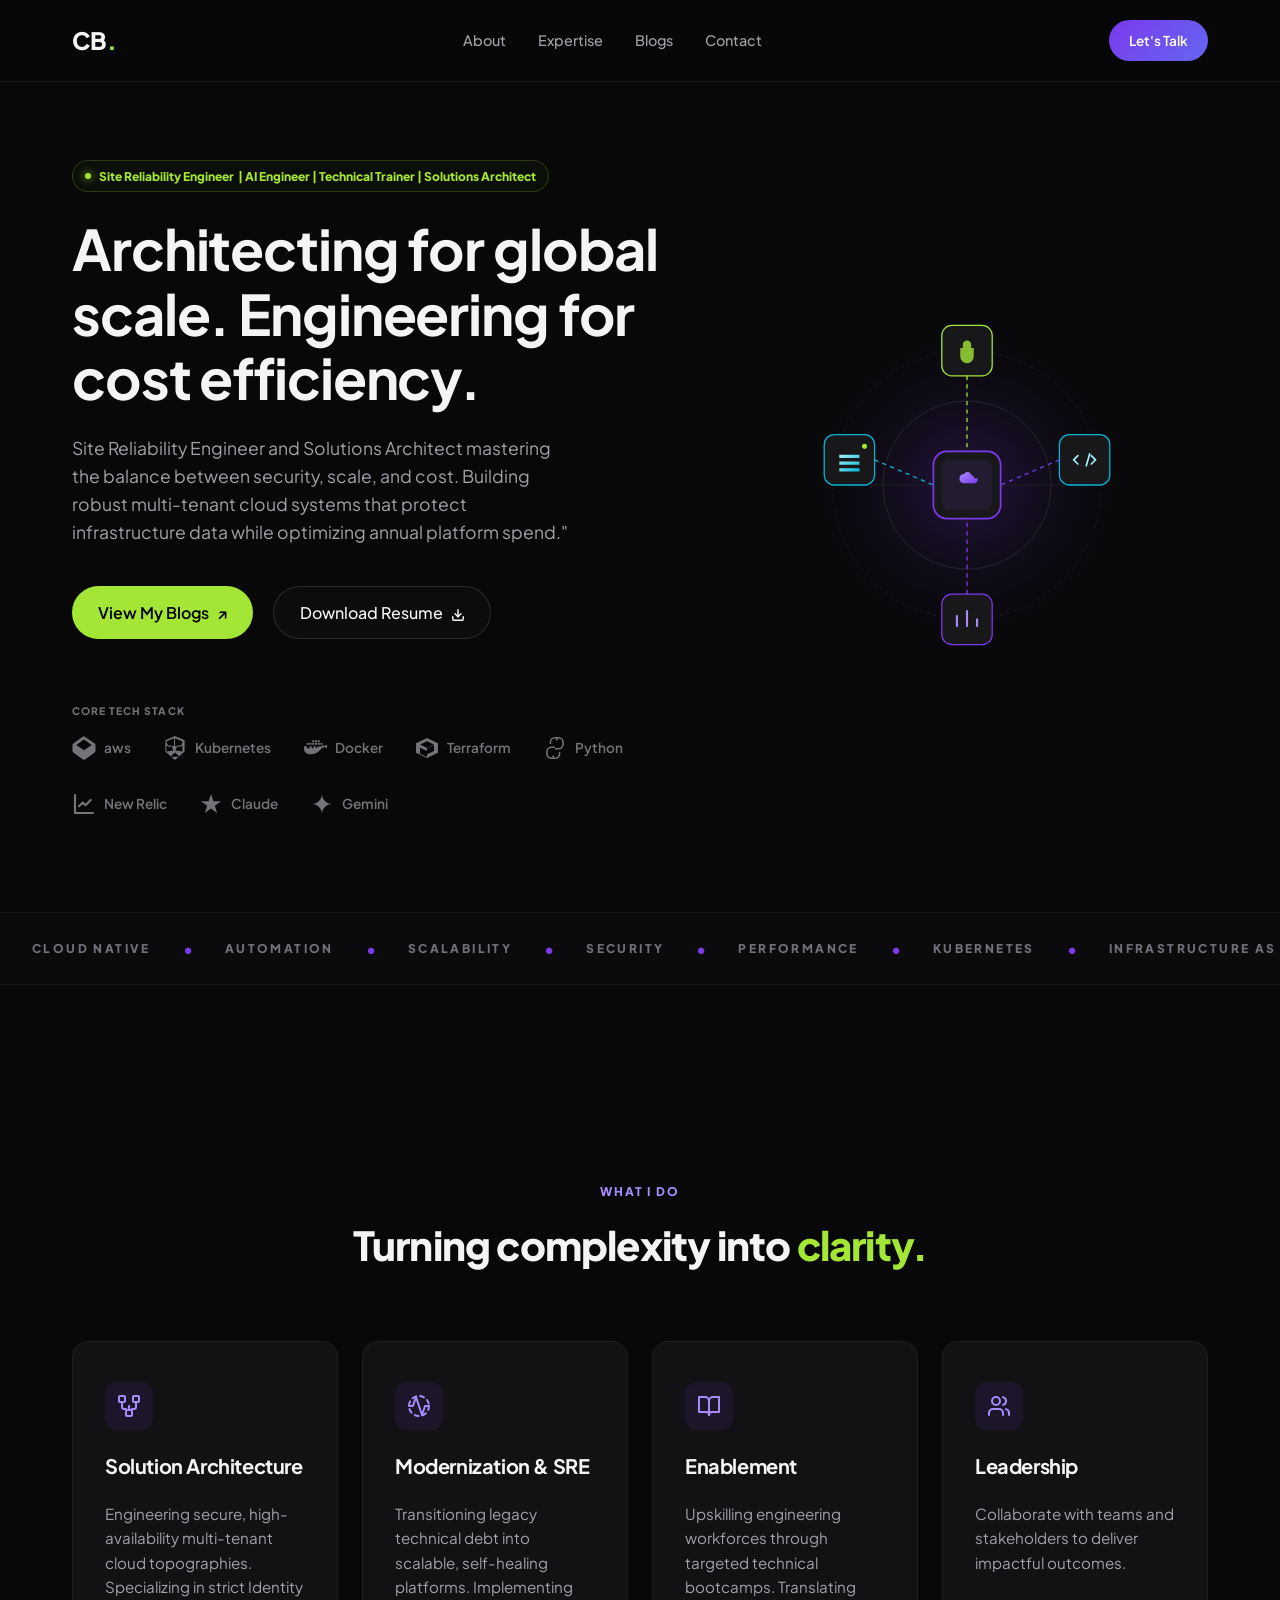
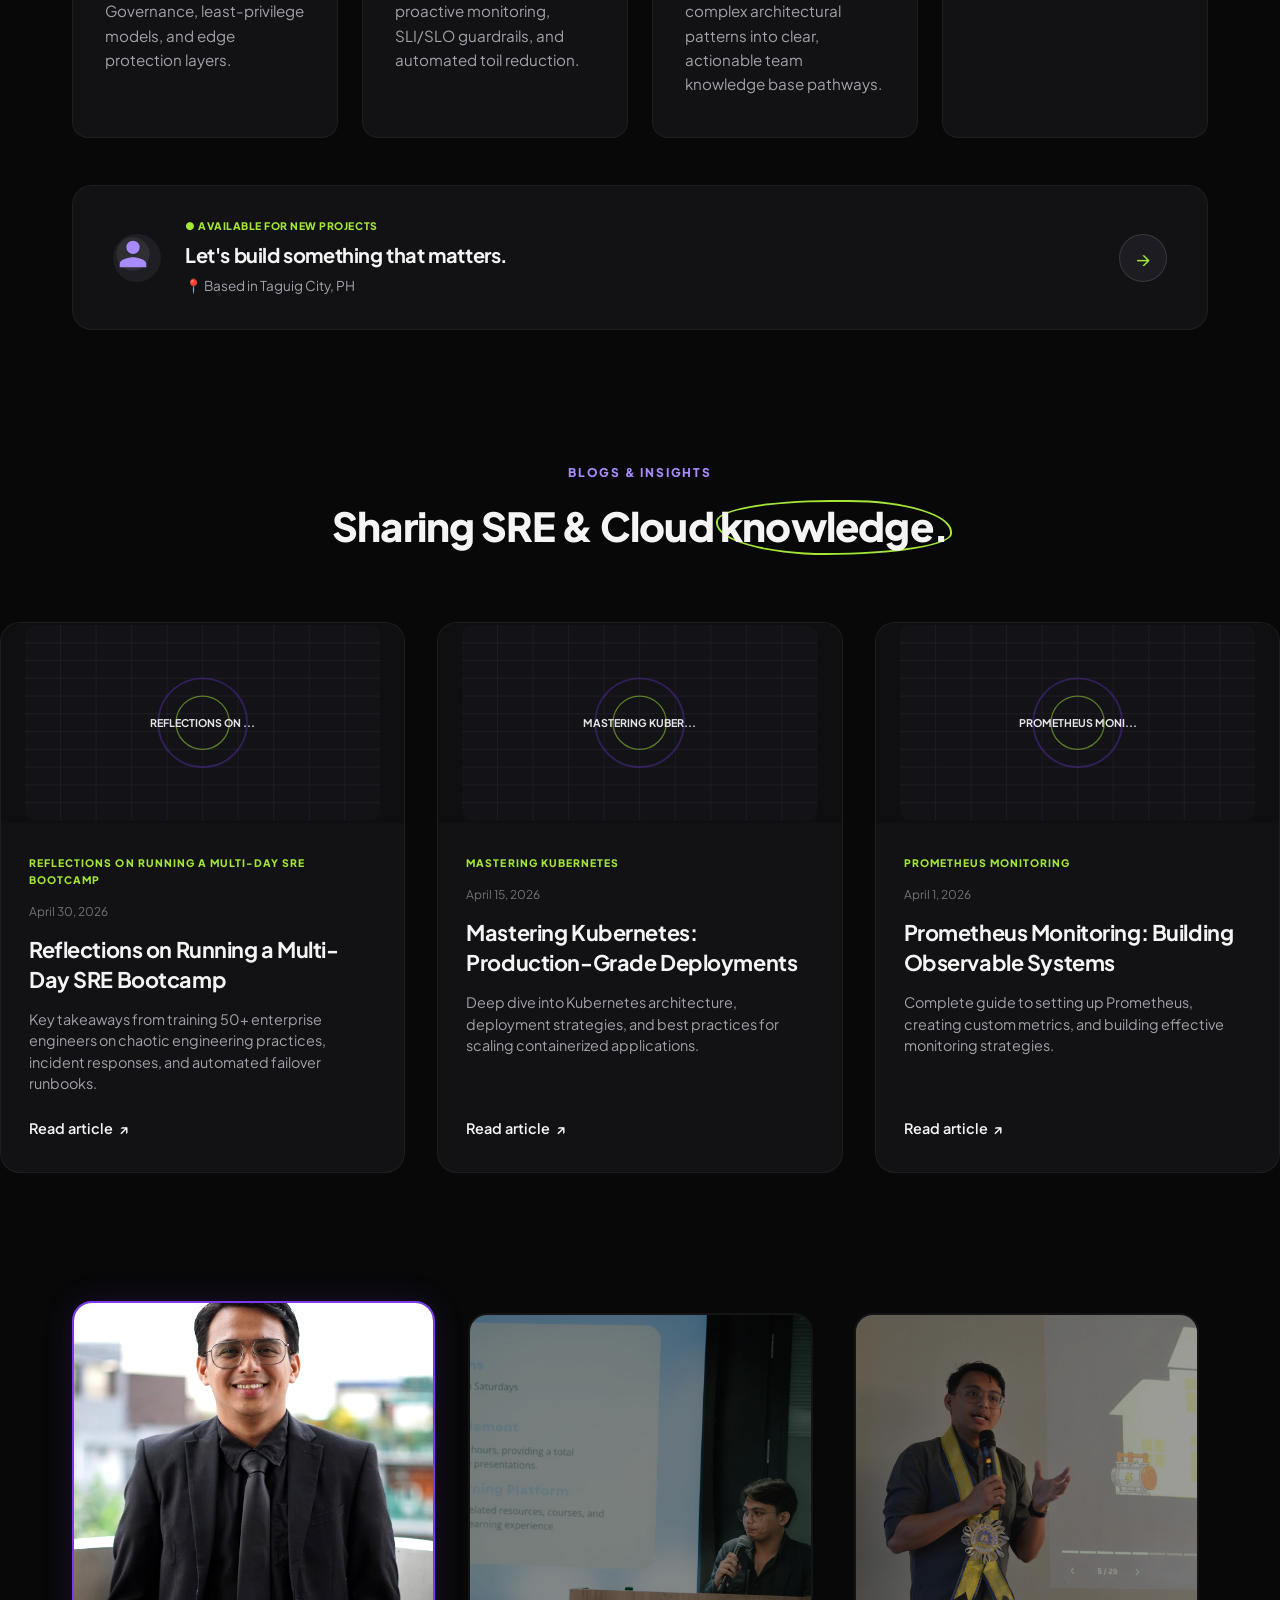
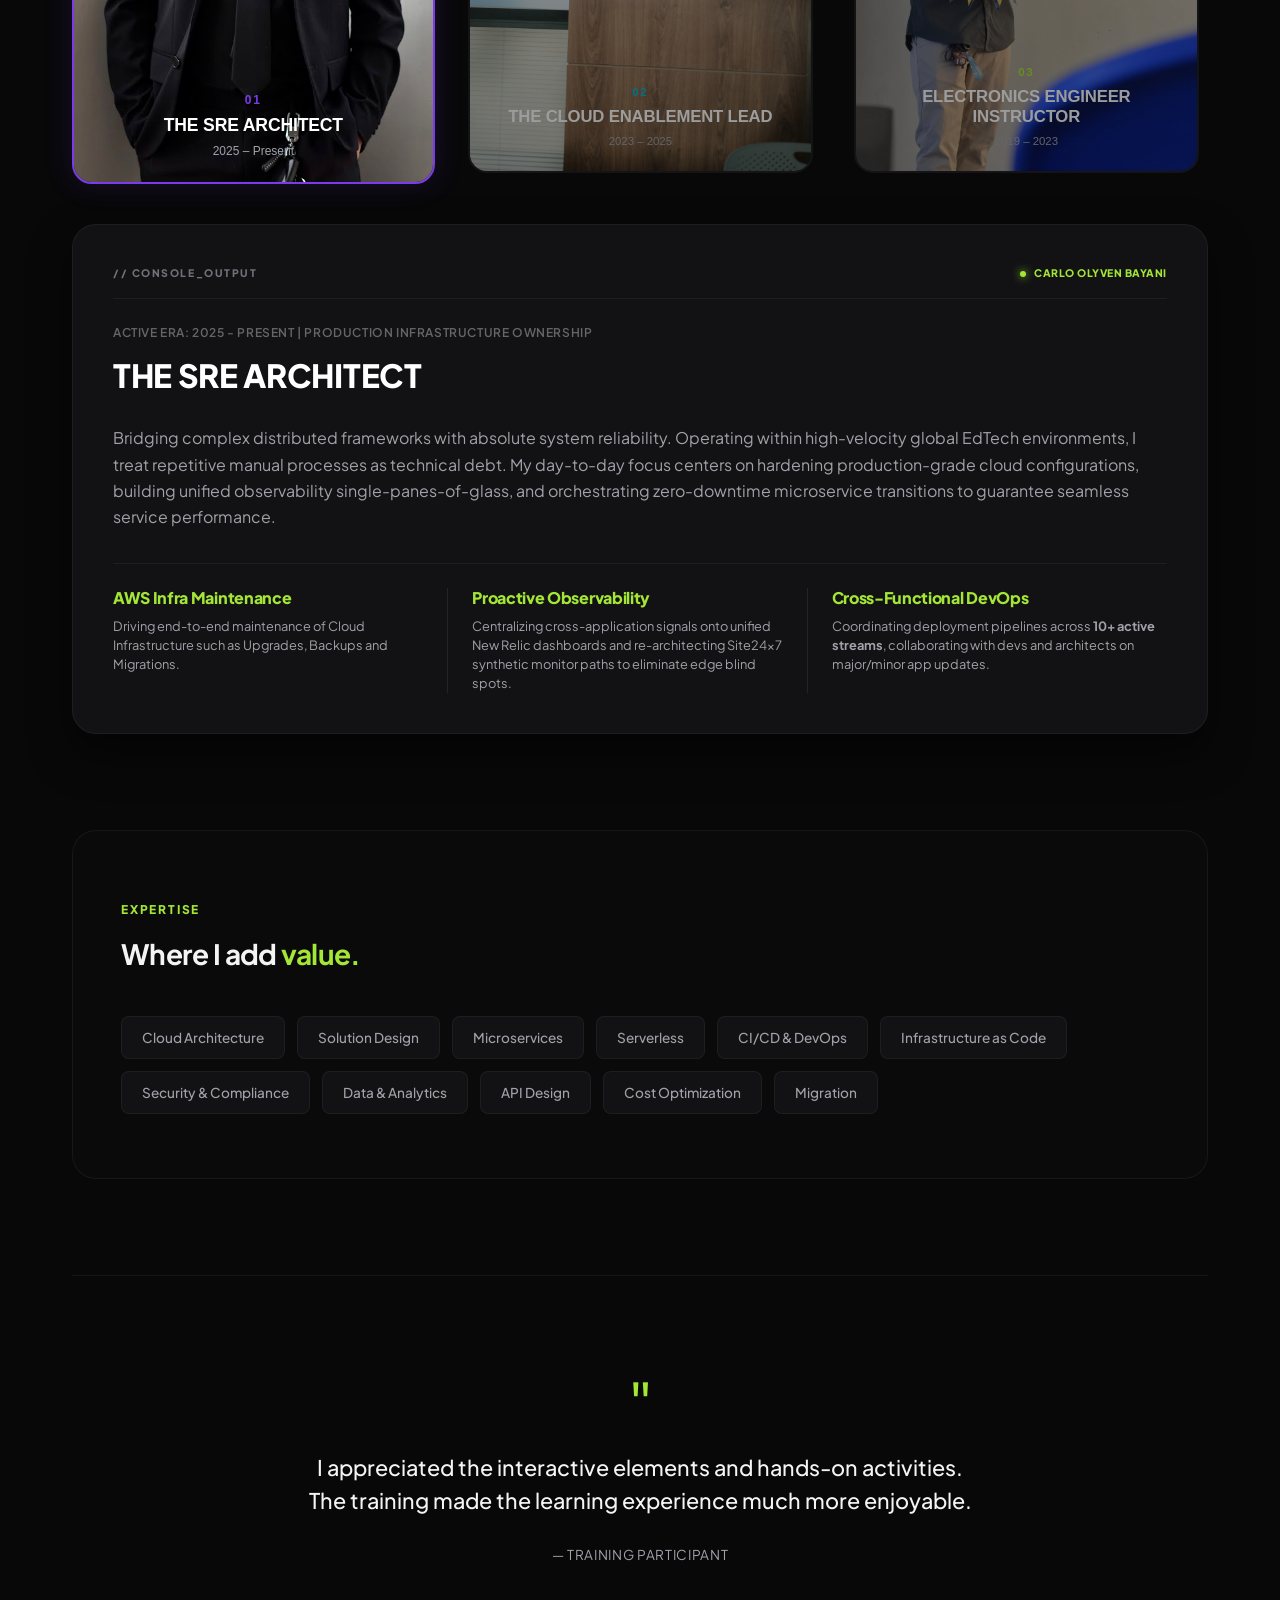
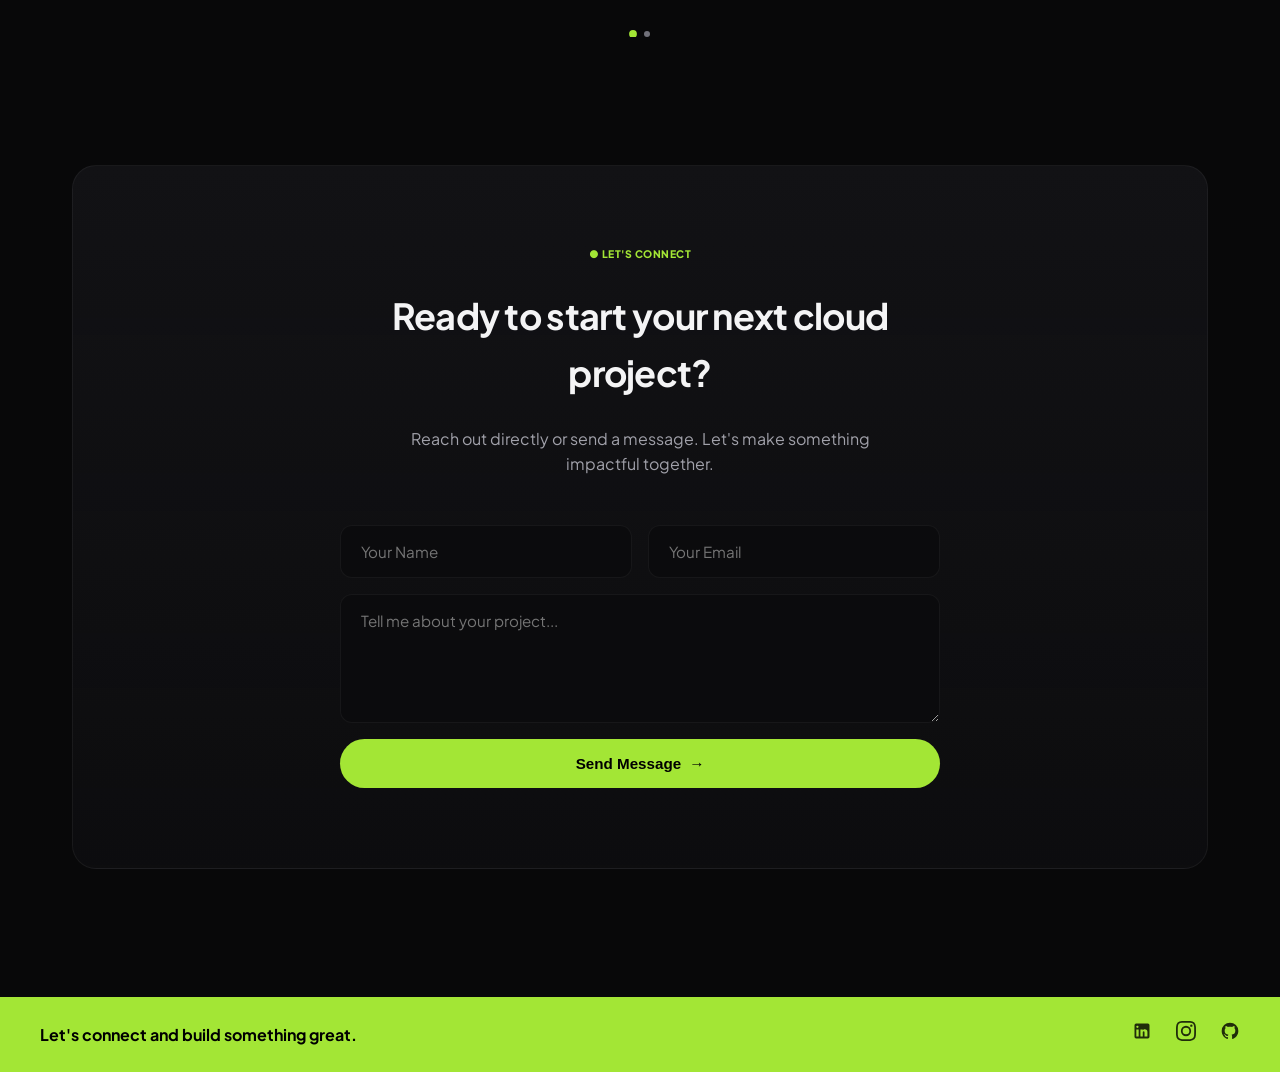
==== index.html @ 0850fc5b "Initial Portfolio commit" ====
<!DOCTYPE html>
<html lang="en">

<head>
    <meta charset="UTF-8">
    <meta name="viewport" content="width=device-width, initial-scale=1.0">
    <title>CB. | Solutions Architect Portfolio</title>
    <!-- Google Fonts -->
    <link rel="preconnect" href="https://fonts.googleapis.com">
    <link rel="preconnect" href="https://fonts.gstatic.com" crossorigin="">
    <link
        href="https://fonts.googleapis.com/css2?family=Plus+Jakarta+Sans:wght@300;400;500;600;700;800&amp;display=swap"
        rel="stylesheet">
    <!-- Main Stylesheet -->
    <link rel="stylesheet" href="style.css">
    <style>
        @media (max-width: 768px) {
            .nav-links.active {
                display: flex !important;
                flex-direction: column;
                position: fixed;
                top: 70px;
                left: 0;
                width: 100%;
                background-color: rgba(8, 8, 9, 0.95);
                backdrop-filter: blur(20px);
                padding: 2rem;
                border-bottom: 1px solid var(--border-color);
                z-index: 999;
                align-items: center;
                gap: 1.5rem;
            }
        }
    </style>
    <style>
        @media (max-width: 768px) {
            .nav-links.active {
                display: flex !important;
                flex-direction: column;
                position: fixed;
                top: 70px;
                left: 0;
                width: 100%;
                background-color: rgba(8, 8, 9, 0.95);
                backdrop-filter: blur(20px);
                padding: 2rem;
                border-bottom: 1px solid var(--border-color);
                z-index: 999;
                align-items: center;
                gap: 1.5rem;
            }
        }
    </style>
</head>

<body class="">
    <!-- Navigation Bar -->
    <header class="navbar">
        <div class="nav-container">
            <a href="#" class="logo">CB<span>.</span></a>
            <nav class="nav-links">
                <a href="#about" class="nav-item">About</a>
                <a href="#expertise" class="nav-item">Expertise</a>
                <a href="#blogs" class="nav-item">Blogs</a>
                <a href="#contact" class="nav-item">Contact</a>
            </nav>
            <a href="#contact" class="btn-talk">Let's Talk</a>
            <!-- Mobile Menu Toggle -->
            <button class="mobile-menu-toggle" aria-label="Toggle Menu">
                <span class="bar"></span>
                <span class="bar"></span>
                <span class="bar"></span>
            </button>
        </div>
    </header>

    <!-- Main Content Container -->
    <main>
        <!-- Hero Section -->
        <section id="hero" class="hero-section">
            <div class="hero-container">
                <div class="hero-content">
                    <span class="role-tag"><span class="dot"></span>Site Reliability Engineer&nbsp; | AI Engineer |
                        Technical Trainer | Solutions Architect</span>
                    <h1 class="hero-title">Architecting for global scale. Engineering for cost efficiency.</h1>
                    <p class="hero-subtitle">Site Reliability Engineer and Solutions Architect mastering the balance
                        between security, scale, and cost. Building robust multi-tenant cloud systems that protect
                        infrastructure data while optimizing annual platform spend."</p>
                    <div class="hero-buttons">
                        <a href="#blogs" class="btn-primary">View My Blogs <span class="arrow">↗</span></a>
                        <a href="resume.pdf" class="btn-secondary" download="">Download Resume <span
                                class="download-icon"><svg viewBox="0 0 24 24" width="14" height="14" fill="none"
                                    stroke="currentColor" stroke-width="2.5" stroke-linecap="round"
                                    stroke-linejoin="round" style="vertical-align: middle; display: inline-block;">
                                    <path d="M21 15v4a2 2 0 0 1-2 2H5a2 2 0 0 1-2-2v-4"></path>
                                    <polyline points="7 10 12 15 17 10"></polyline>
                                    <line x1="12" y1="15" x2="12" y2="3"></line>
                                </svg></span></a>
                    </div>

                    <!-- Cloud Partners -->
                    <div class="cloud-partners">
                        <span class="partners-label">CORE TECH STACK</span>
                        <div class="partners-logos">
                            <div class="partner-logo">
                                <svg viewBox="0 0 24 24" width="24" height="24" fill="currentColor">
                                    <path
                                        d="M12 .3a1.76 1.76 0 0 0-1 .31l-9.8 6.83A1.85 1.85 0 0 0 .5 8.9v6.2a1.85 1.85 0 0 0 .7 1.46l9.8 6.83a1.76 1.76 0 0 0 2 0l9.8-6.83a1.85 1.85 0 0 0 .7-1.46V8.9a1.85 1.85 0 0 0-.7-1.46L13 1.1A1.76 1.76 0 0 0 12 .3zm0 3.2l7.7 5.4-7.7 5.4-7.7-5.4zm-7.7 7.7V14l7.7 5.4 7.7-5.4v-2.8l-7.7 5.4z">
                                    </path>
                                </svg>
                                <span>aws</span>
                            </div>
                            <div class="partner-logo">
                                <svg viewBox="0 0 24 24" width="24" height="24" fill="currentColor">
                                    <path
                                        d="M11.97 0L2.34 4.14v11.45l9.63 8.41 9.63-8.41V4.14L11.97 0zm0 2.2l7.73 3.32-2.18 5.43-5.55-.83V2.2zm-1 0v7.92L5.42 11l-2.18-5.48L10.97 2.2zm-7.63 7.82l4.88-.73 2.14 5.33-7.02.9v-5.5zm16.14 0v5.5l-7.02-.9 2.14-5.33 4.88.73zM12 16.5l4.82 4.2-9.64 0L12 16.5z">
                                    </path>
                                </svg>
                                <span>Kubernetes</span>
                            </div>
                            <div class="partner-logo">
                                <svg viewBox="0 0 24 24" width="24" height="24" fill="currentColor">
                                    <path
                                        d="M13.983 8.871h-1.996V6.885h1.996v1.986zM13.983 6.136h-1.996V4.15h1.996v1.986zM11.237 8.871H9.24V6.885h1.996v1.986zM11.237 6.136H9.24V4.15h1.996v1.986zM8.577 8.871H6.58V6.885h1.996v1.986zM5.83 8.871H3.834V6.885H5.83v1.986zM16.73 8.871h-1.996V6.885h1.996v1.986zM16.73 6.136h-1.996V4.15h1.996v1.986zM19.477 8.871h-1.996V6.885h1.996v1.986zM23.99 12.396c-.364-.783-1.636-.883-2.02-.857-.04-.51-.159-1.018-.466-1.442-.486-.675-1.32-.977-1.905-.626-.503.303-.589.923-.589.923s-.307-.156-.708-.182c-3.136-.201-5.69 2.115-5.69 2.115V10.3h-1.997v1.986h-1.996v-1.986H6.58v1.986H3.834v-1.986H1.088v2.735c0 1.258.498 2.658 1.441 3.513C3.96 18.067 6.58 18.25 8.164 18.25c4.78 0 8.76-3.107 10.457-6.242.923.056 1.83-.34 2.476-1.127.34-.416.516-.927.568-1.428.606.184 1.635-.078 1.884-.37.387-.456.442-.693.442-.693z">
                                    </path>
                                </svg>
                                <span>Docker</span>
                            </div>
                            <div class="partner-logo">
                                <svg viewBox="0 0 24 24" width="24" height="24" fill="currentColor">
                                    <path
                                        d="M12 2L1 7.2v9.6L12 22l11-5.2V7.2zm0 3.3l7 3.3-7 3.3-7-3.3zm-7 6.4l7 3.3v6l-7-3.3zm14 3.3l-7 3.3v-6l7-3.3z">
                                    </path>
                                </svg>
                                <span>Terraform</span>
                            </div>
                            <div class="partner-logo">
                                <svg viewBox="0 0 24 24" width="24" height="24" fill="currentColor">
                                    <path
                                        d="M11.9 1a5.4 5.4 0 0 0-5.3 5.3v1.6H8.2V6.3a3.7 3.7 0 0 1 3.7-3.7h3.7a3.7 3.7 0 0 1 3.7 3.7v2.2A3.7 3.7 0 0 1 15.6 12H12v1.6h3.6a5.4 5.4 0 0 0 5.3-5.3V6.3A5.4 5.4 0 0 0 15.6 1H11.9z M13.8 2.6A1 1 0 1 1 13.8 4.6 1 1 0 0 1 13.8 2.6z M12.1 23a5.4 5.4 0 0 0 5.3-5.3v-1.6h-1.6v1.6a3.7 3.7 0 0 1-3.7 3.7H8.4a3.7 3.7 0 0 1-3.7-3.7v-2.2A3.7 3.7 0 0 1 8.4 12H12v-1.6H8.4A5.4 5.4 0 0 0 3.1 15.7v2A5.4 5.4 0 0 0 8.4 23H12.1z M10.2 21.4A1 1 0 1 1 10.2 19.4 1 1 0 0 1 10.2 21.4z">
                                    </path>
                                </svg>
                                <span>Python</span>
                            </div>
                            <div class="partner-logo">
                                <svg viewBox="0 0 24 24" width="24" height="24" fill="none" stroke="currentColor"
                                    stroke-width="2.2" stroke-linejoin="round" stroke-linecap="round">
                                    <path d="M3 3v18h18"></path>
                                    <path d="M18.7 8l-5.1 5.2-2.8-2.7L7 14.3"></path>
                                </svg>
                                <span>New Relic</span>
                            </div>
                            <div class="partner-logo">
                                <svg viewBox="0 0 24 24" width="24" height="24" fill="currentColor">
                                    <path d="M12 2l2.4 7.2h7.6l-6.2 4.5 2.4 7.3-6.2-4.5-6.2 4.5 2.4-7.3-6.2-4.5h7.6z">
                                    </path>
                                </svg>
                                <span>Claude</span>
                            </div>
                            <div class="partner-logo">
                                <svg viewBox="0 0 24 24" width="24" height="24" fill="currentColor">
                                    <path
                                        d="M12 2c0 5.5 4.5 10 10 10-5.5 0-10 4.5-10 10 0-5.5-4.5-10-10-10 5.5 0 10-4.5 10-10z">
                                    </path>
                                </svg>
                                <span>Gemini</span>
                            </div>
                        </div>
                    </div>
                </div>

                <!-- Hero Interactive SVG Graphic -->
                <div class="hero-graphic-container">
                    <div class="hero-svg-wrapper">
                        <svg class="hero-svg" viewBox="0 0 500 500" fill="none" xmlns="http://www.w3.org/2000/svg">
                            <!-- Background Grid Effect -->
                            <defs>
                                <radialGradient id="glow" cx="50%" cy="50%" r="50%">
                                    <stop offset="0%" stop-color="#7c3aed" stop-opacity="0.25"></stop>
                                    <stop offset="100%" stop-color="#080809" stop-opacity="0"></stop>
                                </radialGradient>
                                <linearGradient id="purpleGrad" x1="0%" y1="0%" x2="100%" y2="100%">
                                    <stop offset="0%" stop-color="#a78bfa"></stop>
                                    <stop offset="100%" stop-color="#7c3aed"></stop>
                                </linearGradient>
                                <linearGradient id="cyanGrad" x1="0%" y1="0%" x2="100%" y2="100%">
                                    <stop offset="0%" stop-color="#a5f3fc"></stop>
                                    <stop offset="100%" stop-color="#06b6d4"></stop>
                                </linearGradient>
                            </defs>
                            <circle cx="250" cy="250" r="220" fill="url(#glow)"></circle>

                            <!-- Grid Mesh -->
                            <path d="M 90 250 L 410 250" stroke="#1f1f23" stroke-width="1"></path>
                            <path d="M 250 90 L 250 410" stroke="#1f1f23" stroke-width="1"></path>
                            <circle cx="250" cy="250" r="160" stroke="#1f1f23" stroke-width="1" stroke-dasharray="4 4">
                            </circle>
                            <circle cx="250" cy="250" r="100" stroke="#2a2a30" stroke-width="1"></circle>

                            <!-- Isometric Architecture Layout nodes -->
                            <!-- Central Node (Database/Cloud) -->
                            <g class="float-node node-center">
                                <rect x="210" y="210" width="80" height="80" rx="16" fill="#18181b" stroke="#7c3aed"
                                    stroke-width="2"></rect>
                                <rect x="220" y="220" width="60" height="60" rx="10" fill="#7c3aed" fill-opacity="0.1">
                                </rect>
                                <!-- Cloud Icon -->
                                <path
                                    d="M258.5 242a3.5 3.5 0 0 0-3.5-3.5 4.5 4.5 0 0 0-8.5-1.5c-3.1 0-5.5 2.4-5.5 5.5s2.4 5.5 5.5 5.5h12c2.2 0 4-1.8 4-4a2 2 0 0 0 0-2z"
                                    fill="url(#purpleGrad)"></path>
                            </g>

                            <!-- Node Left (Computing/Servers) -->
                            <g class="float-node-slow node-left">
                                <rect x="80" y="190" width="60" height="60" rx="12" fill="#18181b" stroke="#06b6d4"
                                    stroke-width="1.5"></rect>
                                <path d="M98 214h24v4H98zm0 8h24v4H98zm0 8h24v4H98z" fill="url(#cyanGrad)"></path>
                                <circle cx="128" cy="204" r="3" fill="#a3e635"></circle>
                            </g>

                            <!-- Node Right (Code/API) -->
                            <g class="float-node node-right">
                                <rect x="360" y="190" width="60" height="60" rx="12" fill="#18181b" stroke="#06b6d4"
                                    stroke-width="1.5"></rect>
                                <path d="M382 215l-5 5 5 5m16-10l5 5-5 5m-2-12l-4 14" stroke="#a5f3fc" stroke-width="2"
                                    stroke-linecap="round"></path>
                            </g>

                            <!-- Node Top (Security) -->
                            <g class="float-node-slow node-top">
                                <rect x="220" y="60" width="60" height="60" rx="12" fill="#18181b" stroke="#a3e635"
                                    stroke-width="1.5"></rect>
                                <path d="M250 78a5 5 0 0 0-5 5v4h10v-4a5 5 0 0 0-5-5zm-8 9h16v10a8 8 0 0 1-16 0V87z"
                                    fill="#a3e635" fill-opacity="0.8"></path>
                            </g>

                            <!-- Node Bottom (Data Analytics) -->
                            <g class="float-node node-bottom">
                                <rect x="220" y="380" width="60" height="60" rx="12" fill="#18181b" stroke="#7c3aed"
                                    stroke-width="1.5"></rect>
                                <path d="M238 418v-12m12 12v-18m12 18v-8" stroke="#a78bfa" stroke-width="2.5"
                                    stroke-linecap="round"></path>
                            </g>

                            <!-- Glowing Connecting Pathways -->
                            <path class="connection-line" d="M 140 220 L 210 250" stroke="#06b6d4" stroke-width="1.5"
                                stroke-dasharray="5 5"></path>
                            <path class="connection-line" d="M 360 220 L 290 250" stroke="#7c3aed" stroke-width="1.5"
                                stroke-dasharray="5 5"></path>
                            <path class="connection-line" d="M 250 120 L 250 210" stroke="#a3e635" stroke-width="1.5"
                                stroke-dasharray="5 5"></path>
                            <path class="connection-line" d="M 250 380 L 250 290" stroke="#7c3aed" stroke-width="1.5"
                                stroke-dasharray="5 5"></path>
                        </svg>
                    </div>
                </div>
            </div>

            <!-- Scrolling Ticker Banner -->
            <div class="ticker-banner">
                <div class="ticker-wrap">
                    <div class="ticker">
                        <span class="ticker-item">CLOUD NATIVE</span>
                        <span class="ticker-dot">•</span>
                        <span class="ticker-item">AUTOMATION</span>
                        <span class="ticker-dot">•</span>
                        <span class="ticker-item">SCALABILITY</span>
                        <span class="ticker-dot">•</span>
                        <span class="ticker-item">SECURITY</span>
                        <span class="ticker-dot">•</span>
                        <span class="ticker-item">PERFORMANCE</span>
                        <span class="ticker-dot">•</span>
                        <span class="ticker-item">KUBERNETES</span>
                        <span class="ticker-dot">•</span>
                        <span class="ticker-item">INFRASTRUCTURE AS CODE</span>
                        <span class="ticker-dot">•</span>
                        <span class="ticker-item">CLOUD NATIVE</span>
                        <span class="ticker-dot">•</span>
                        <span class="ticker-item">AUTOMATION</span>
                        <span class="ticker-dot">•</span>
                        <span class="ticker-item">SCALABILITY</span>
                        <span class="ticker-dot">•</span>
                        <span class="ticker-item">SECURITY</span>
                        <span class="ticker-dot">•</span>
                        <span class="ticker-item">PERFORMANCE</span>
                    </div>
                </div>
            </div>
        </section>

        <!-- What I Do Section -->
        <section id="expertise" class="expertise-section">
            <div class="section-header">
                <span class="section-tag">WHAT I DO</span>
                <h2 class="section-title">Turning complexity into <span class="highlight-green">clarity.</span></h2>
            </div>

            <!-- Grid of Cards -->
            <div class="expertise-grid">
                <div class="expertise-card">
                    <div class="card-icon purple-glow">
                        <svg viewBox="0 0 24 24" width="24" height="24" fill="none" stroke="currentColor"
                            stroke-width="2" stroke-linecap="round" stroke-linejoin="round">
                            <rect x="2" y="2" width="6" height="6" rx="1"></rect>
                            <rect x="16" y="2" width="6" height="6" rx="1"></rect>
                            <rect x="9" y="16" width="6" height="6" rx="1"></rect>
                            <path d="M5 8v5a2 2 0 0 0 2 2h2"></path>
                            <path d="M19 8v5a2 2 0 0 1-2 2h-2"></path>
                            <path d="M12 16v-4"></path>
                        </svg>
                    </div>
                    <h3>Solution Architecture</h3>
                    <p>Engineering secure, high-availability multi-tenant cloud topographies. Specializing in strict
                        Identity Governance, least-privilege models, and edge protection layers.</p>
                </div>

                <div class="expertise-card">
                    <div class="card-icon purple-glow">
                        <svg viewBox="0 0 24 24" width="24" height="24" fill="none" stroke="currentColor"
                            stroke-width="2" stroke-linecap="round" stroke-linejoin="round">
                            <path d="M22 12h-4l-3 9L9 3l-3 9H2"></path>
                            <circle cx="12" cy="12" r="10" stroke-dasharray="4 4"></circle>
                        </svg>
                    </div>
                    <h3>Modernization &amp; SRE</h3>
                    <p>Transitioning legacy technical debt into scalable, self-healing platforms. Implementing proactive
                        monitoring, SLI/SLO guardrails, and automated toil reduction.</p>
                </div>

                <div class="expertise-card">
                    <div class="card-icon purple-glow">
                        <svg viewBox="0 0 24 24" width="24" height="24" fill="none" stroke="currentColor"
                            stroke-width="2" stroke-linecap="round" stroke-linejoin="round">
                            <path d="M2 3h6a4 4 0 0 1 4 4v14a3 3 0 0 0-3-3H2z"></path>
                            <path d="M22 3h-6a4 4 0 0 0-4 4v14a3 3 0 0 1 3-3h7z"></path>
                            <path d="M12 7v14"></path>
                        </svg>
                    </div>
                    <h3>Enablement</h3>
                    <p>Upskilling engineering workforces through targeted technical bootcamps. Translating complex
                        architectural patterns into clear, actionable team knowledge base pathways.</p>
                </div>

                <div class="expertise-card">
                    <div class="card-icon purple-glow">
                        <svg viewBox="0 0 24 24" width="24" height="24" fill="none" stroke="currentColor"
                            stroke-width="2" stroke-linecap="round" stroke-linejoin="round">
                            <path d="M16 21v-2a4 4 0 0 0-4-4H6a4 4 0 0 0-4 4v2"></path>
                            <circle cx="9" cy="7" r="4"></circle>
                            <path d="M22 21v-2a4 4 0 0 0-3-3.87"></path>
                            <path d="M16 3.13a4 4 0 0 1 0 7.75"></path>
                        </svg>
                    </div>
                    <h3>Leadership</h3>
                    <p>Collaborate with teams and stakeholders to deliver impactful outcomes.</p>
                </div>
            </div>

            <!-- Callout Card -->
            <div class="availability-card">
                <div class="availability-info">
                    <div class="avatar-group">
                        <!-- Custom styled avatar SVG or inline img -->
                        <div class="avatar">
                            <svg viewBox="0 0 24 24" fill="currentColor" width="40" height="40">
                                <circle cx="12" cy="12" r="10" fill="#2e2e33"></circle>
                                <path
                                    d="M12 14c-2.67 0-8 1.34-8 4v2h16v-2c0-2.66-5.33-4-8-4zm0-2a4 4 0 1 0 0-8 4 4 0 0 0 0 8z"
                                    fill="#a78bfa"></path>
                            </svg>
                        </div>
                        <div class="avatar-meta">
                            <span class="status-indicator-green">● AVAILABLE FOR NEW PROJECTS</span>
                            <h3>Let's build something that matters.</h3>
                            <p class="location-text">📍 Based in Taguig City, PH</p>
                        </div>
                    </div>
                </div>
                <a href="#contact" class="circle-arrow-btn">
                    <span class="arrow-icon">→</span>
                </a>
            </div>
        </section>

        <!-- Blogs & Insights Section -->
        <section id="blogs" class="blogs-section">
            <div class="section-header">
                <span class="section-tag">BLOGS &amp; INSIGHTS</span>
                <h2 class="section-title">Sharing SRE &amp; Cloud <span class="highlight-circle">knowledge.</span></h2>
            </div>

            <!-- Blogs Grid -->
            <div class="blogs-list" id="blogs-container">
                <!-- Blogs will be loaded here dynamically from blogs-config.json -->
            </div>
        </section>
        </section>

        <!-- About Me & Statistics -->
        <section id="about" class="about-section">
            <!-- Choose Your Character UI -->
            <div class="character-select-container">
                <!-- Character Selection Cards -->
                <div class="character-cards">
                    <button class="character-card active" data-era="0">
                        <div class="character-card-img">
                            <img src="[data-uri]" alt="THE SRE ARCHITECT">
                        </div>
                        <div class="character-card-overlay"></div>
                        <div class="character-card-info">
                            <span class="character-card-num">01</span>
                            <span class="character-card-title">THE SRE ARCHITECT</span>
                            <span class="character-card-era">2025 – Present</span>
                        </div>
                    </button>
                    <button class="character-card" data-era="1">
                        <div class="character-card-img">
                            <img src="[data-uri]" alt="THE CLOUD ENABLEMENT LEAD">
                        </div>
                        <div class="character-card-overlay"></div>
                        <div class="character-card-info">
                            <span class="character-card-num">02</span>
                            <span class="character-card-title">THE CLOUD ENABLEMENT LEAD</span>
                            <span class="character-card-era">2023 – 2025</span>
                        </div>
                    </button>
                    <button class="character-card" data-era="2">
                        <div class="character-card-img">
                            <img src="[data-uri]" alt="THE CORE NETWORK & SYSTEMS INSTRUCTOR">
                        </div>
                        <div class="character-card-overlay"></div>
                        <div class="character-card-info">
                            <span class="character-card-num">03</span>
                            <span class="character-card-title">ELECTRONICS ENGINEER INSTRUCTOR</span>
                            <span class="character-card-era">2019 – 2023</span>
                        </div>
                    </button>
                </div>

                <!-- Center Console: Details panel -->
                <div class="console-panel">
                    <div class="console-header">
                        <span class="console-tag-main">// CONSOLE_OUTPUT</span>
                        <div class="system-status">
                            <span class="status-dot green-glow"></span>
                            <span class="status-text">CARLO OLYVEN BAYANI</span>
                        </div>
                    </div>

                    <div class="console-slides">
                        <!-- Slide 1: The SRE Architect -->
                        <div class="console-slide active" data-era-slide="0">
                            <div class="console-meta">
                                <span class="timeline-tag">Active Era: 2025 - Present | Production Infrastructure
                                    Ownership</span>
                                <h2 class="console-heading">THE SRE ARCHITECT</h2>
                            </div>
                            <p class="console-bio">
                                Bridging complex distributed frameworks with absolute system reliability. Operating
                                within high-velocity global EdTech environments, I treat repetitive manual processes as
                                technical debt. My day-to-day focus centers on hardening production-grade cloud
                                configurations, building unified observability single-panes-of-glass, and orchestrating
                                zero-downtime microservice transitions to guarantee seamless service performance.
                            </p>
                            <div class="metric-columns">
                                <div class="metric-col">
                                    <h4>AWS Infra Maintenance</h4>
                                    <p>Driving end-to-end maintenance of Cloud Infrastructure such as Upgrades, Backups
                                        and Migrations.</p>
                                </div>
                                <div class="metric-col">
                                    <h4>Proactive Observability</h4>
                                    <p>Centralizing cross-application signals onto unified New Relic dashboards and
                                        re-architecting Site24x7 synthetic monitor paths to eliminate edge blind spots.
                                    </p>
                                </div>
                                <div class="metric-col">
                                    <h4>Cross-Functional DevOps</h4>
                                    <p>Coordinating deployment pipelines across <b data-path-to-node="7,2,1,0,0"
                                            data-index-in-node="66">10+ active streams</b>, collaborating with devs and
                                        architects on major/minor app updates.</p>
                                </div>
                            </div>
                        </div>

                        <!-- Slide 2: The Cloud Enablement Lead -->
                        <div class="console-slide" data-era-slide="1">
                            <div class="console-meta">
                                <span class="timeline-tag">Active Era: 2023 - 2025 | Architecture &amp; Corporate
                                    Upskilling</span>
                                <h2 class="console-heading">THE CLOUD ENGINEER - TECH TRAINER LEAD</h2>
                            </div>
                            <p class="console-bio">
                                A unique cross-functional chapter balancing deep technical deployment with enterprise
                                workforce enablement. During this era, I designed secure, multi-tenant AWS environments
                                for regulated industries like Fintech, HealthCare, and other SMEs&nbsp; while
                                simultaneously translating that complexity into structured training. I specialize in
                                building hands-on sandbox labs that teach engineering teams how to intentionally balance
                                security, infrastructure scale, and operational cost.
                            </p>
                            <div class="metric-columns">
                                <div class="metric-col">
                                    <h4>200+ Engineers Enabled</h4>
                                    <p>Architecting and delivering technical bootcamps, custom Fintech Cadetships, and
                                        multi-day SRE simulations for corporate and public institutions.</p>
                                </div>
                                <div class="metric-col">
                                    <h4>Hardened Environments</h4>
                                    <p>Engineering strict Identity Access Governance (AWS IAM) utilizing least-privilege
                                        models, and deploying custom AWS WAF layers to block edge threats.</p>
                                </div>
                                <div class="metric-col">
                                    <h4>15% Cost Reduction</h4>
                                    <p>Auditing, monitoring, and rightsizing customer cloud spend through resource
                                        tracking, Reserved Instances (RIs), and Savings Plans.</p>
                                </div>
                            </div>
                        </div>

                        <!-- Slide 3: The Systems Instructor -->
                        <div class="console-slide" data-era-slide="2">
                            <div class="console-meta">
                                <span class="timeline-tag">Active Era: 2019 - 2023 | Foundational Electronics &amp;
                                    Networking</span>
                                <h2 class="console-heading">THE SYSTEMS INSTRUCTOR</h2>
                            </div>
                            <p class="console-bio">
                                Building the bedrock of my 7-year technology journey. Before deep-diving into cloud
                                automation, I spent four years simplifying complex, low-level technical conceptual
                                frameworks for thousands of engineers nationwide. This chapter honed my technical
                                communication edge, deep-seated knowledge of core network design, and the ability to
                                command a room—skills that define my modern leadership approach as an SRE.
                            </p>
                            <div class="metric-columns">
                                <div class="metric-col">
                                    <h4>Network Specialization</h4>
                                    <p>Mastering and instructing advanced concepts in AC/DC circuitry, logic switching,
                                        data communications, and multi-layer networking principles.</p>
                                </div>
                                <div class="metric-col">
                                    <h4>Scale Content Delivery</h4>
                                    <p>Creating the "Math Exam Made Easy" (MEME) tutorial series, authoring over 200+
                                        highly accessible technical lecture videos for engineers.</p>
                                </div>
                                <div class="metric-col">
                                    <h4>Academic Guest Lectures</h4>
                                    <p>Invited as an expert speaker across top universities nationwide to deliver
                                        high-energy seminars bridging physical engineering to digital solutions.</p>
                                </div>
                            </div>
                        </div>
                    </div>
                </div>

                <!-- Right Side: Selected Character Art Frame -->
                </div>
            </div>

            <!-- Expertise Tags -->
            <div id="expertise-list" class="expertise-tags-container">
                <span class="section-tag lime">EXPERTISE</span>
                <h3 class="expertise-subheading">Where I add <span class="highlight-green">value.</span></h3>

                <div class="tags-grid">
                    <span class="tag-pill">Cloud Architecture</span>
                    <span class="tag-pill">Solution Design</span>
                    <span class="tag-pill">Microservices</span>
                    <span class="tag-pill">Serverless</span>
                    <span class="tag-pill">CI/CD &amp; DevOps</span>
                    <span class="tag-pill">Infrastructure as Code</span>
                    <span class="tag-pill">Security &amp; Compliance</span>
                    <span class="tag-pill">Data &amp; Analytics</span>
                    <span class="tag-pill">API Design</span>
                    <span class="tag-pill">Cost Optimization</span>
                    <span class="tag-pill">Migration</span>
                </div>
            </div>

            <!-- Testimonial Carousel -->
            <div class="testimonial-section">
                <div class="carousel-container">
                    <div class="carousel-track">
                        <div class="testimonial-slide active">
                            <span class="quote-mark">"</span>
                            <p class="quote-text">I appreciated the interactive elements and hands-on activities. The training made the learning experience much more enjoyable.</p>
                            <span class="quote-author">— Training Participant</span>
                        </div>
                        <div class="testimonial-slide">
                            <span class="quote-mark">"</span>
                            <p class="quote-text">Very effective speaker, he unlocked most of my confusions / doubts regarding on how to properly use some of the common services of AWS</p>
                            <span class="quote-author">— AWS Training Student</span>
                        </div>
                    </div>

                    <!-- Carousel Pagination Dots -->
                    <div class="carousel-dots">
                        <span class="dot active" data-slide="0"></span>
                        <span class="dot" data-slide="1"></span>
                    </div>
                </div>
            </div>
        </section>

        <!-- Contact Section -->
        <section id="contact" class="contact-section">
            <div class="contact-box">
                <span class="status-indicator-green">● LET'S CONNECT</span>
                <h2>Ready to start your next cloud project?</h2>
                <p>Reach out directly or send a message. Let's make something impactful together.</p>

                <form class="contact-form" action="#" method="POST">
                    <div class="form-row">
                        <input type="text" placeholder="Your Name" required="">
                        <input type="email" placeholder="Your Email" required="">
                    </div>
                    <textarea placeholder="Tell me about your project..." rows="5" required=""></textarea>
                    <button type="submit" class="btn-primary form-submit">Send Message <span>→</span></button>
                </form>
            </div>
        </section>
    </main>

    <!-- Footer Banner -->
    <footer class="footer-banner">
        <div class="footer-container">
            <span class="footer-text">Let's connect and build something great.</span>
            <div class="social-links">
                <a href="https://linkedin.com" target="_blank" aria-label="LinkedIn">
                    <svg viewBox="0 0 24 24" width="20" height="20" fill="currentColor">
                        <path
                            d="M19 3a2 2 0 0 1 2 2v14a2 2 0 0 1-2 2H5a2 2 0 0 1-2-2V5a2 2 0 0 1 2-2h14m-.5 15.5v-5.3a3.26 3.26 0 0 0-3.26-3.26c-.85 0-1.84.52-2.32 1.3v-1.11h-2.8v8.37h2.8v-4.87c0-.26.05-.52.13-.7a1.11 1.11 0 0 1 .97-.73c.66 0 1 .52 1 1.3v5h2.8M6.5 8.37a1.37 1.37 0 1 0 0-2.75 1.37 1.37 0 0 0 0 2.75M8 18.5V10.13H5.2v8.37H8z">
                        </path>
                    </svg>
                </a>
                <a href="https://instagram.com" target="_blank" aria-label="Instagram">
                    <svg viewBox="0 0 24 24" width="20" height="20" fill="currentColor">
                        <path
                            d="M12 2.163c3.204 0 3.584.012 4.85.07 3.252.148 4.771 1.691 4.919 4.919.058 1.265.069 1.645.069 4.849 0 3.205-.012 3.584-.069 4.849-.149 3.225-1.664 4.771-4.919 4.919-1.266.058-1.644.07-4.85.07-3.204 0-3.584-.012-4.849-.07-3.26-.149-4.771-1.699-4.919-4.92-.058-1.265-.07-1.644-.07-4.849 0-3.204.013-3.583.07-4.849.149-3.227 1.664-4.771 4.919-4.919 1.266-.057 1.645-.069 4.849-.069zM12 0C8.741 0 8.333.014 7.053.072 2.695.272.273 2.69.073 7.051.014 8.333 0 8.741 0 12c0 3.259.014 3.668.072 4.948.2 4.358 2.618 6.78 6.98 6.98 1.281.058 1.689.072 4.948.072 3.259 0 3.668-.014 4.948-.072 4.354-.2 6.782-2.618 6.979-6.98.059-1.28.073-1.689.073-4.948 0-3.259-.014-3.667-.072-4.947-.196-4.354-2.617-6.78-6.979-6.98C15.668.014 15.259 0 12 0zm0 5.838a6.162 6.162 0 1 0 0 12.324 6.162 6.162 0 0 0 0-12.324zM12 16a4 4 0 1 1 0-8 4 4 0 0 1 0 8zm6.406-11.845a1.44 1.44 0 1 0 0 2.881 1.44 1.44 0 0 0 0-2.881z">
                        </path>
                    </svg>
                </a>
                <a href="https://github.com" target="_blank" aria-label="GitHub">
                    <svg viewBox="0 0 24 24" width="20" height="20" fill="currentColor">
                        <path
                            d="M12 2A10 10 0 0 0 2 12c0 4.42 2.87 8.17 6.84 9.5.5.08.66-.23.66-.5v-1.69c-2.77.6-3.36-1.34-3.36-1.34-.46-1.16-1.11-1.47-1.11-1.47-.9-.62.07-.6.07-.6 1 .07 1.53 1.03 1.53 1.03.9 1.52 2.34 1.07 2.91.83.09-.65.35-1.09.63-1.34-2.22-.25-4.55-1.11-4.55-4.92 0-1.11.38-2 1.03-2.71-.1-.25-.45-1.29.1-2.64 0 0 .84-.27 2.75 1.02.79-.22 1.65-.33 2.5-.33.85 0 1.71.11 2.5.33 1.91-1.29 2.75-1.02 2.75-1.02.55 1.35.2 2.39.1 2.64.65.71 1.03 1.6 1.03 2.71 0 3.82-2.34 4.66-4.57 4.91.36.31.69.92.69 1.85V21c0 .27.16.59.67.5C19.14 20.16 22 16.42 22 12A10 10 0 0 0 12 2z">
                        </path>
                    </svg>
                </a>
            </div>
        </div>
    </footer>

    <!-- Scripts -->
    <script src="script.js"></script>




</body>

</html>
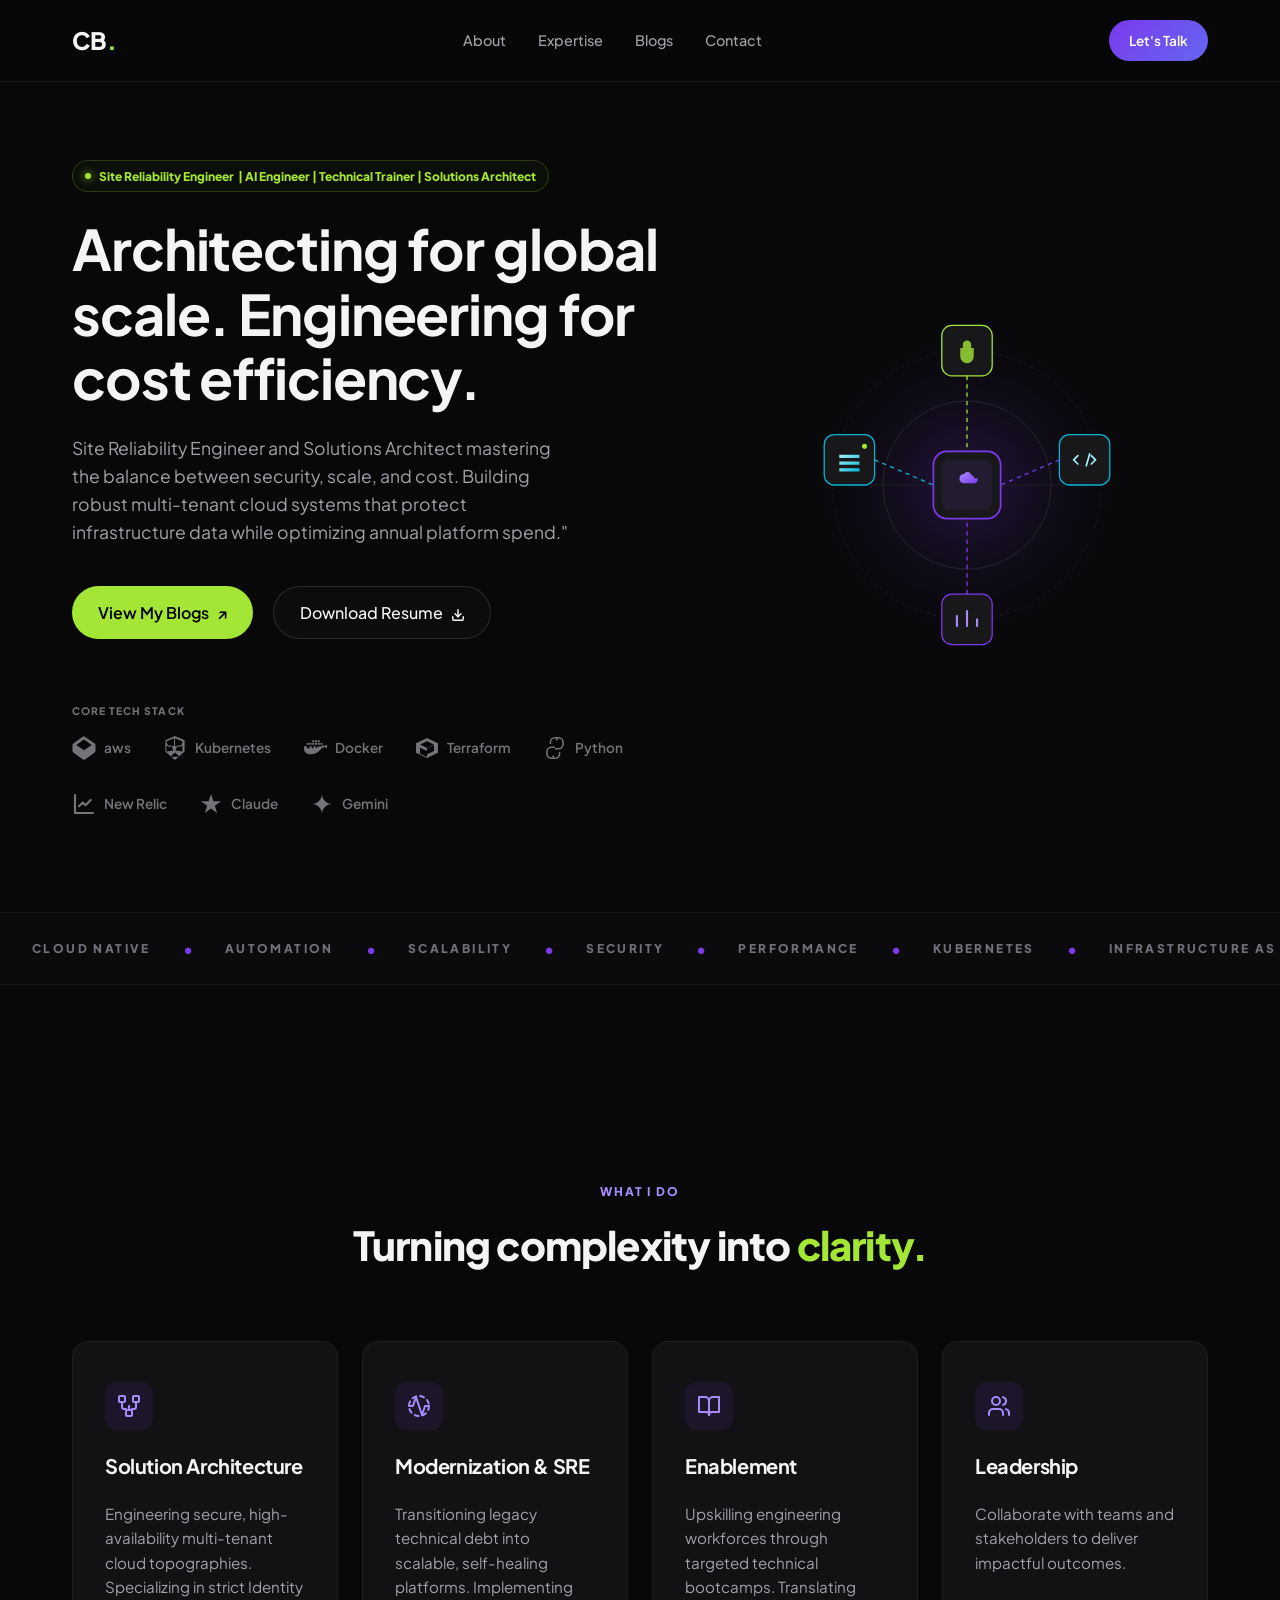
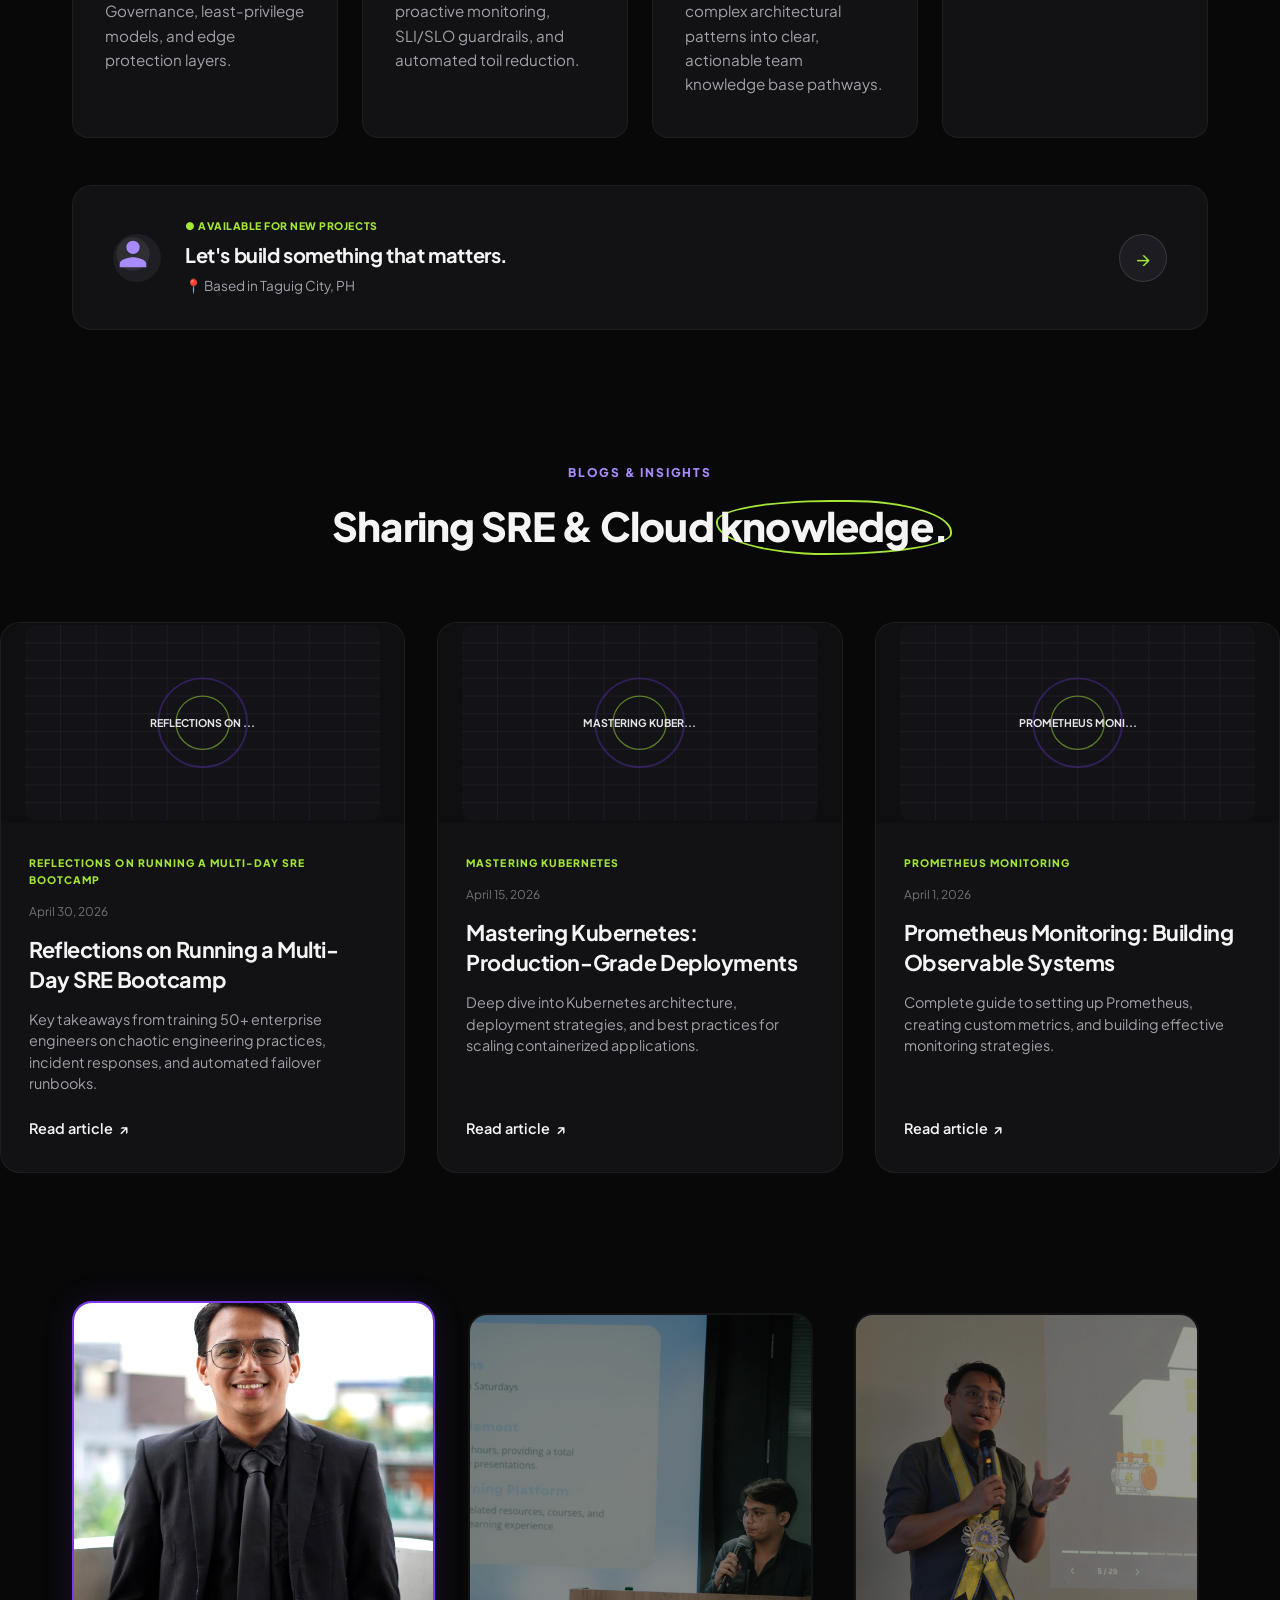
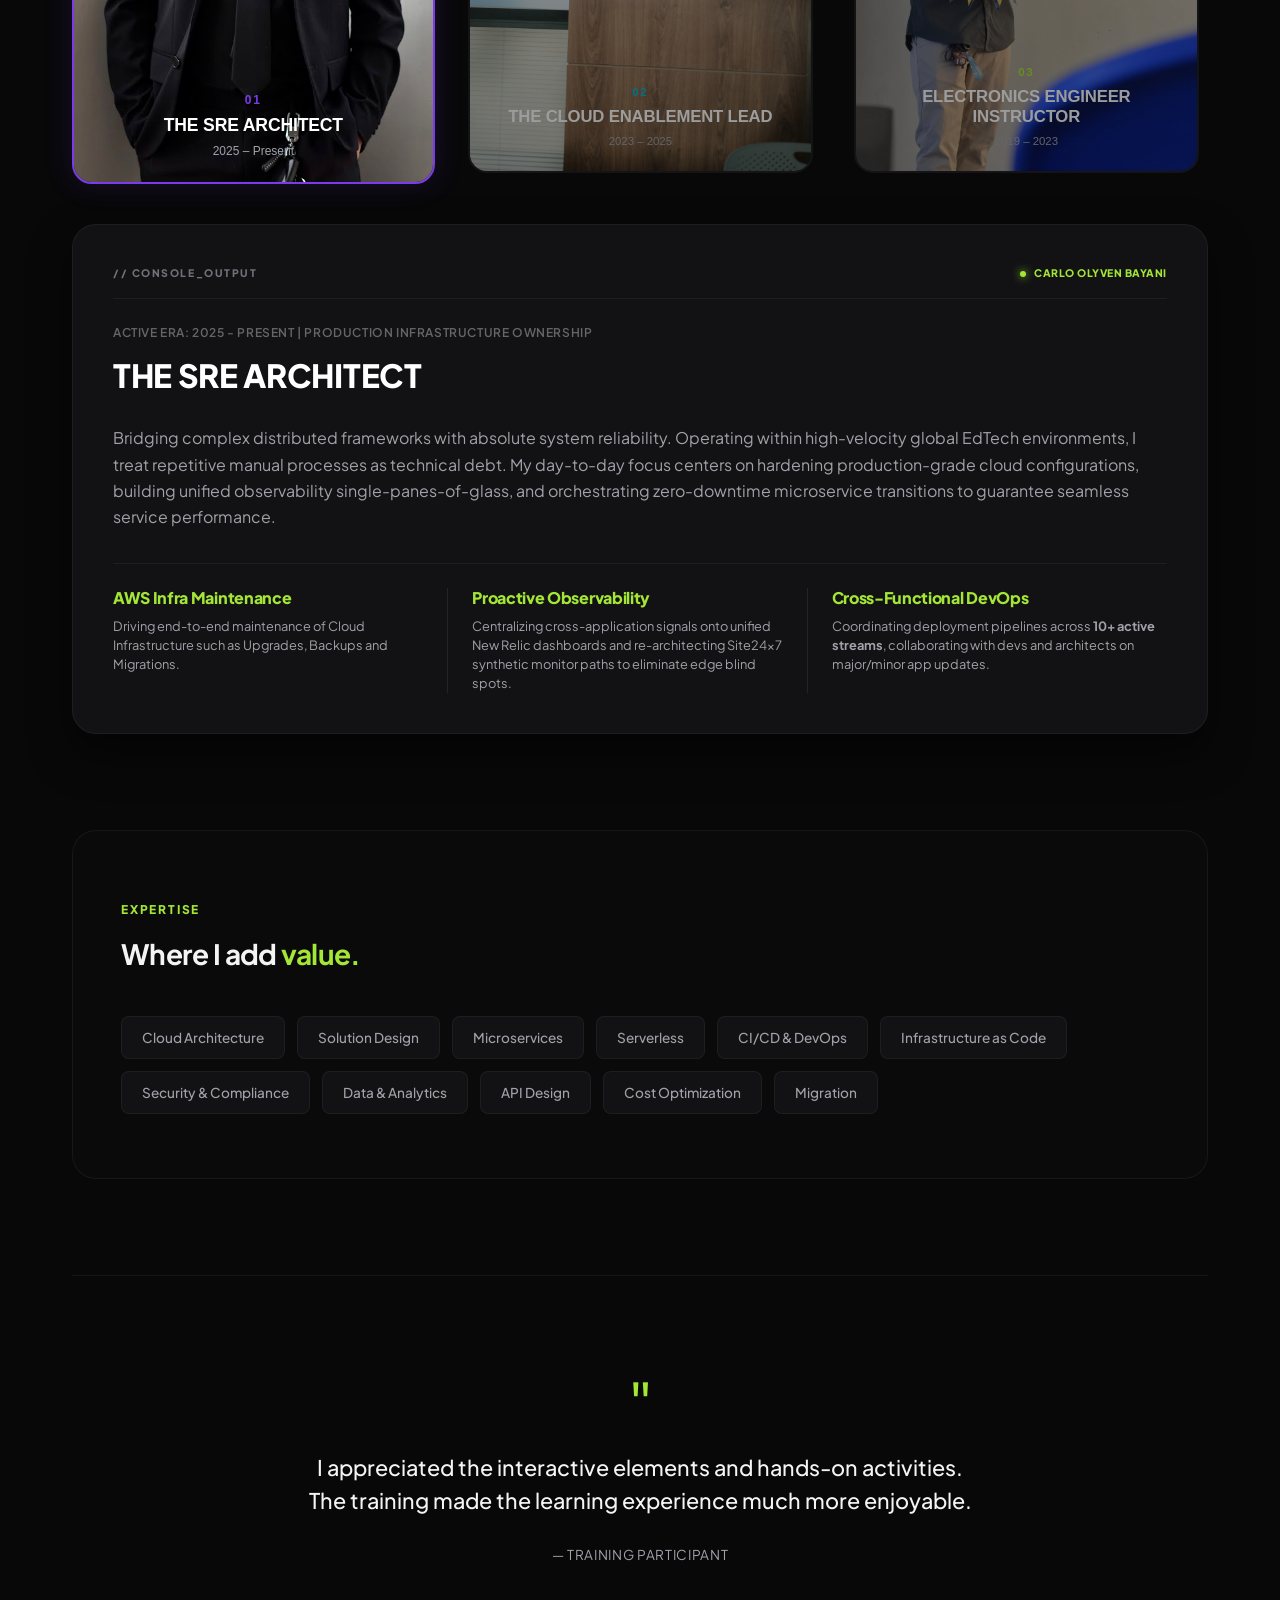
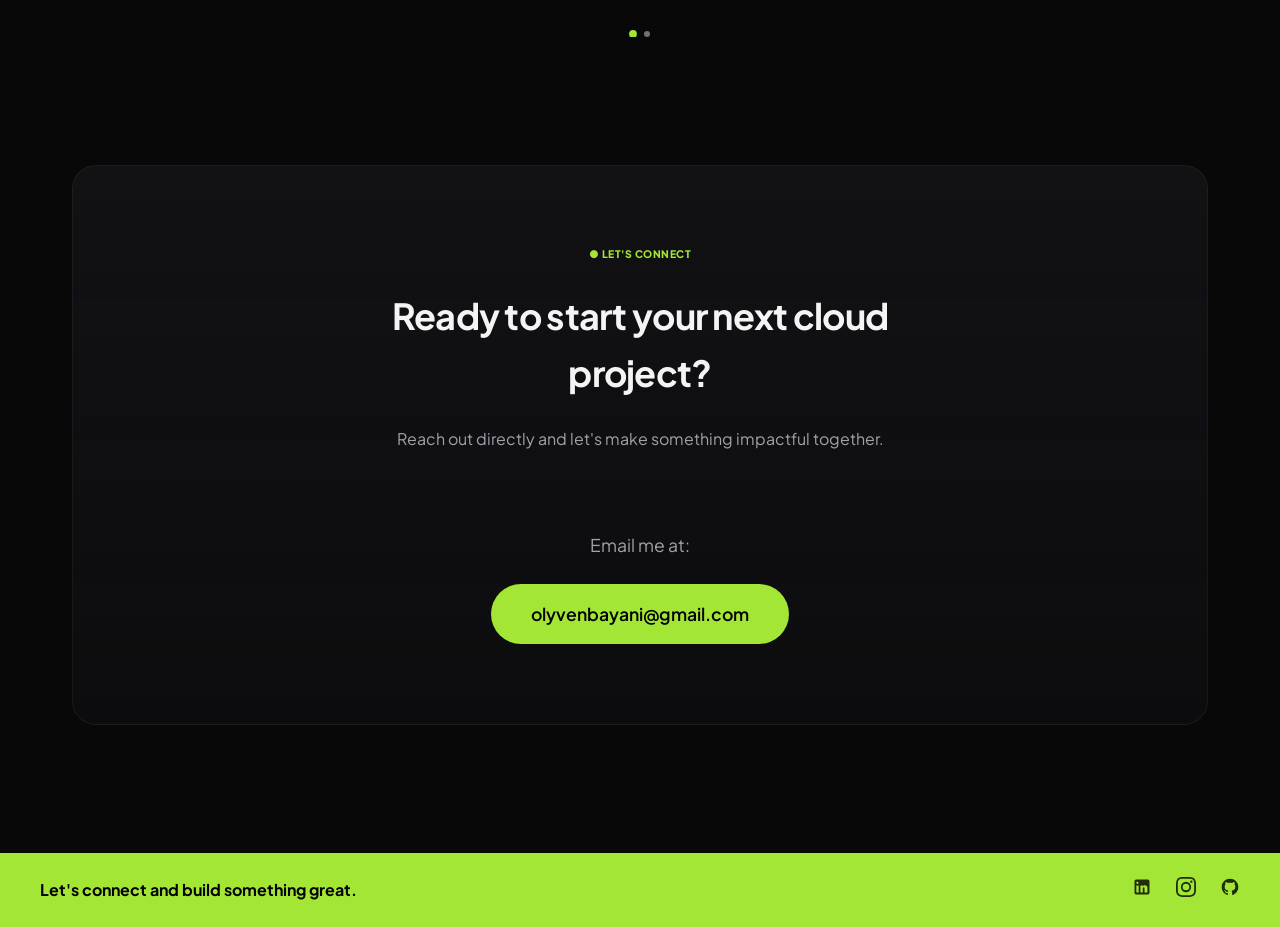
==== commit 64f65473: "Simplify contact section to email link" ====
--- a/index.html
+++ b/index.html
@@ -606,16 +606,14 @@
             <div class="contact-box">
                 <span class="status-indicator-green">● LET'S CONNECT</span>
                 <h2>Ready to start your next cloud project?</h2>
-                <p>Reach out directly or send a message. Let's make something impactful together.</p>
-
-                <form class="contact-form" action="#" method="POST">
-                    <div class="form-row">
-                        <input type="text" placeholder="Your Name" required="">
-                        <input type="email" placeholder="Your Email" required="">
-                    </div>
-                    <textarea placeholder="Tell me about your project..." rows="5" required=""></textarea>
-                    <button type="submit" class="btn-primary form-submit">Send Message <span>→</span></button>
-                </form>
+                <p>Reach out directly and let's make something impactful together.</p>
+
+                <div style="margin-top: 2rem; text-align: center;">
+                    <p style="font-size: 1.1rem; color: var(--text-secondary); margin-bottom: 1.5rem;">Email me at:</p>
+                    <a href="mailto:olyvenbayani@gmail.com" class="btn-primary" style="font-size: 1.1rem; padding: 1rem 2.5rem; display: inline-block;">
+                        olyvenbayani@gmail.com
+                    </a>
+                </div>
             </div>
         </section>
     </main>
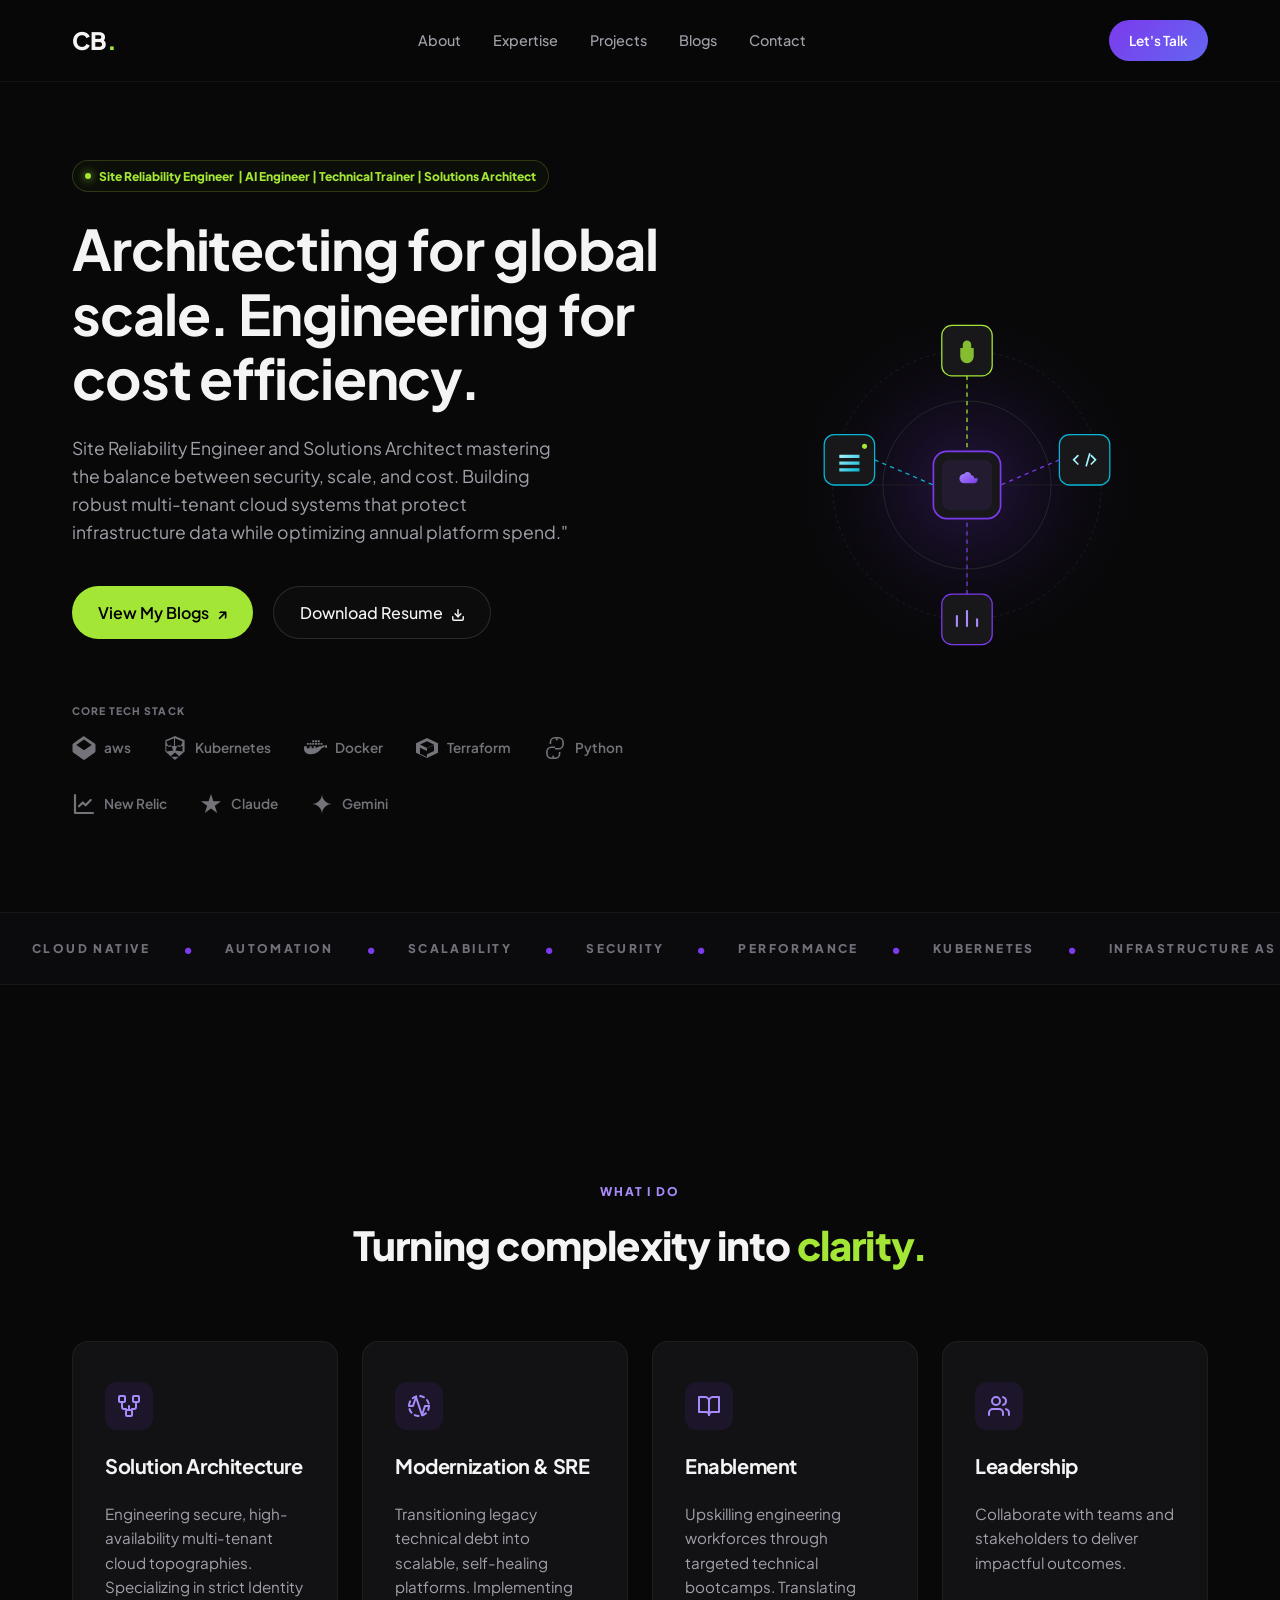
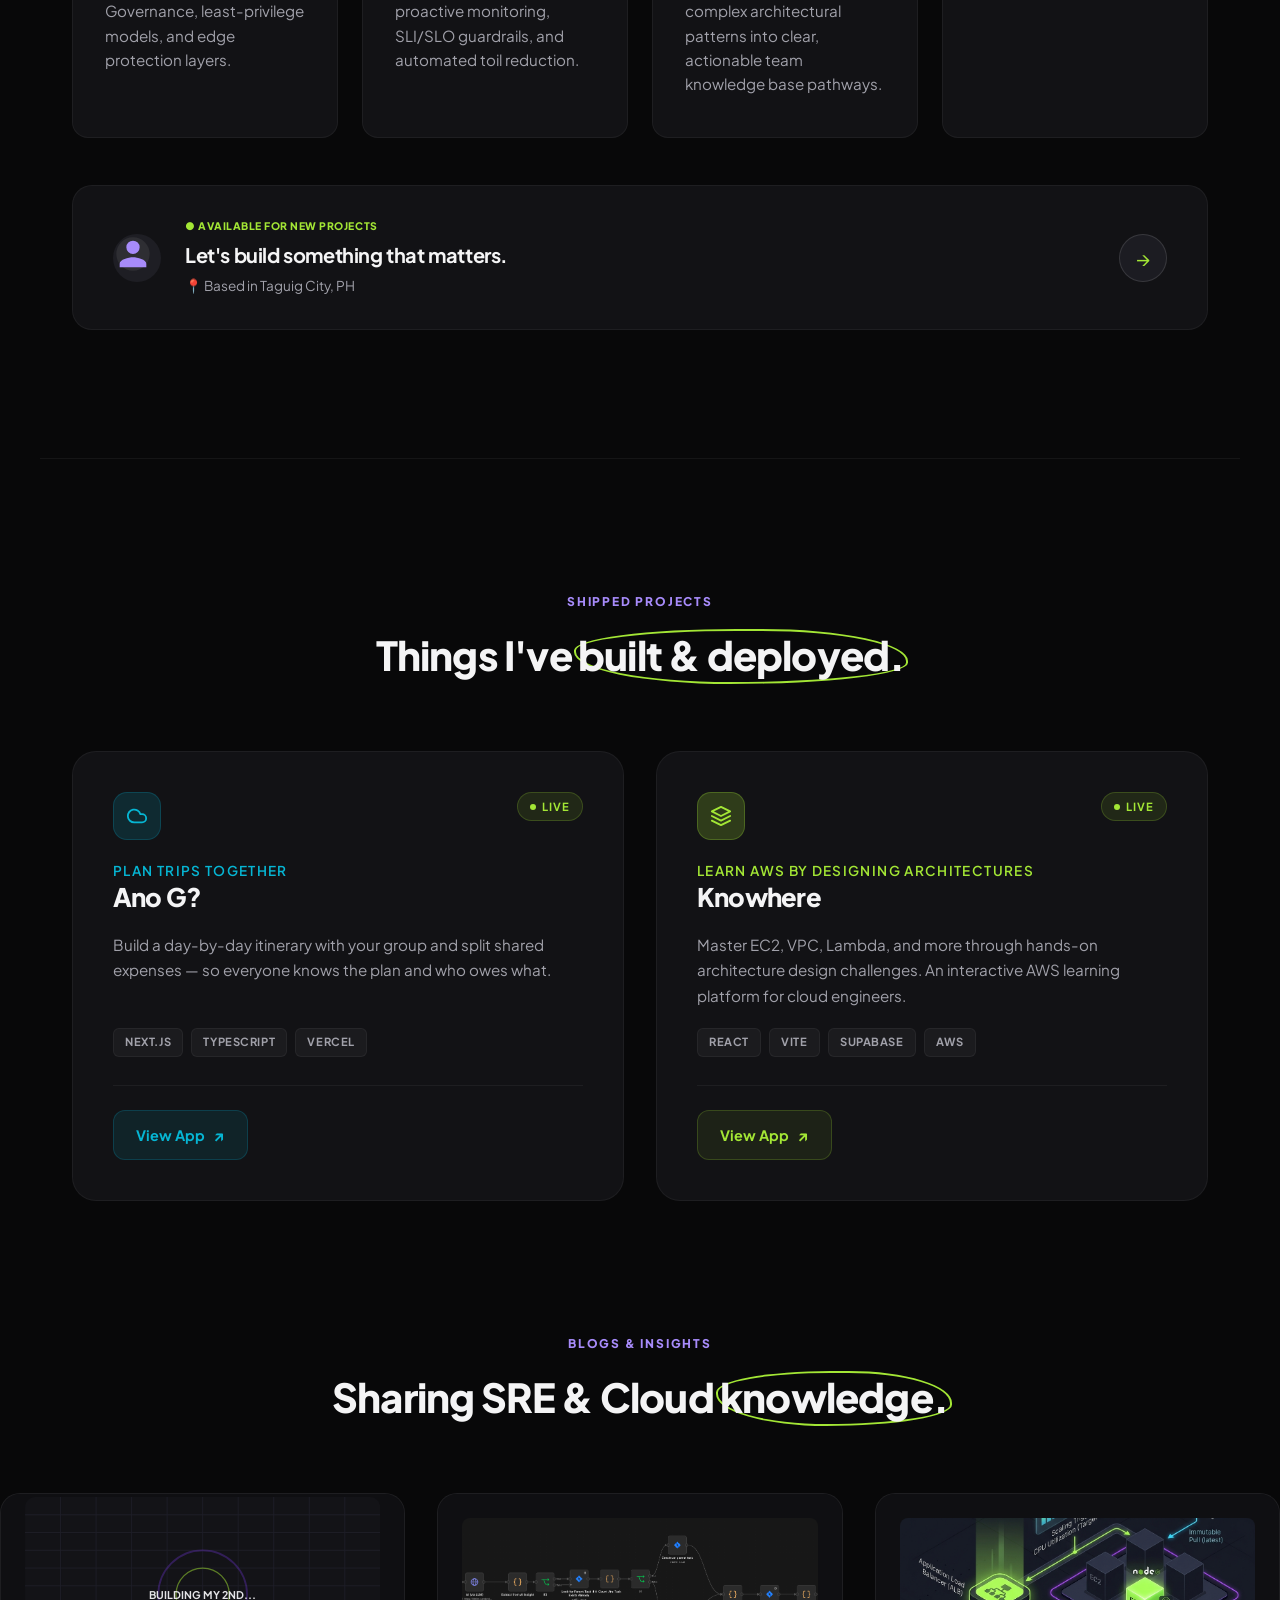
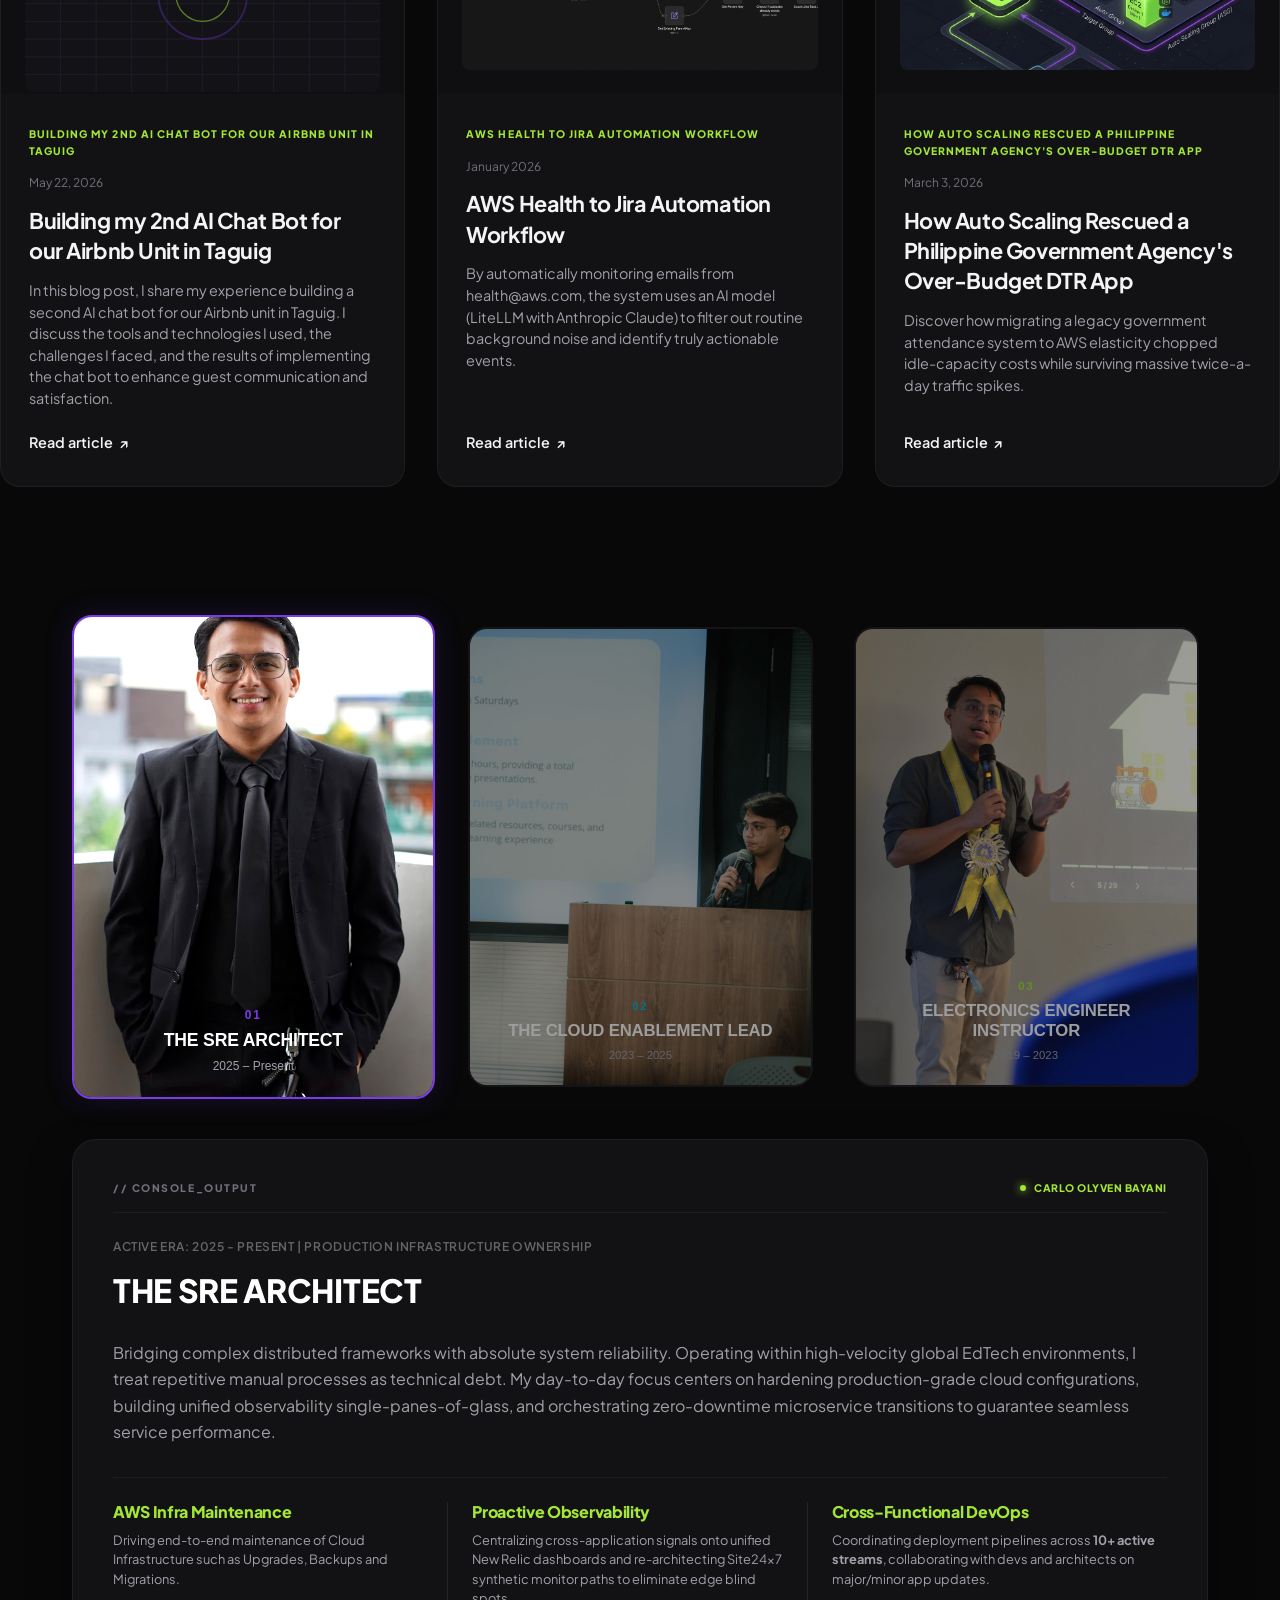
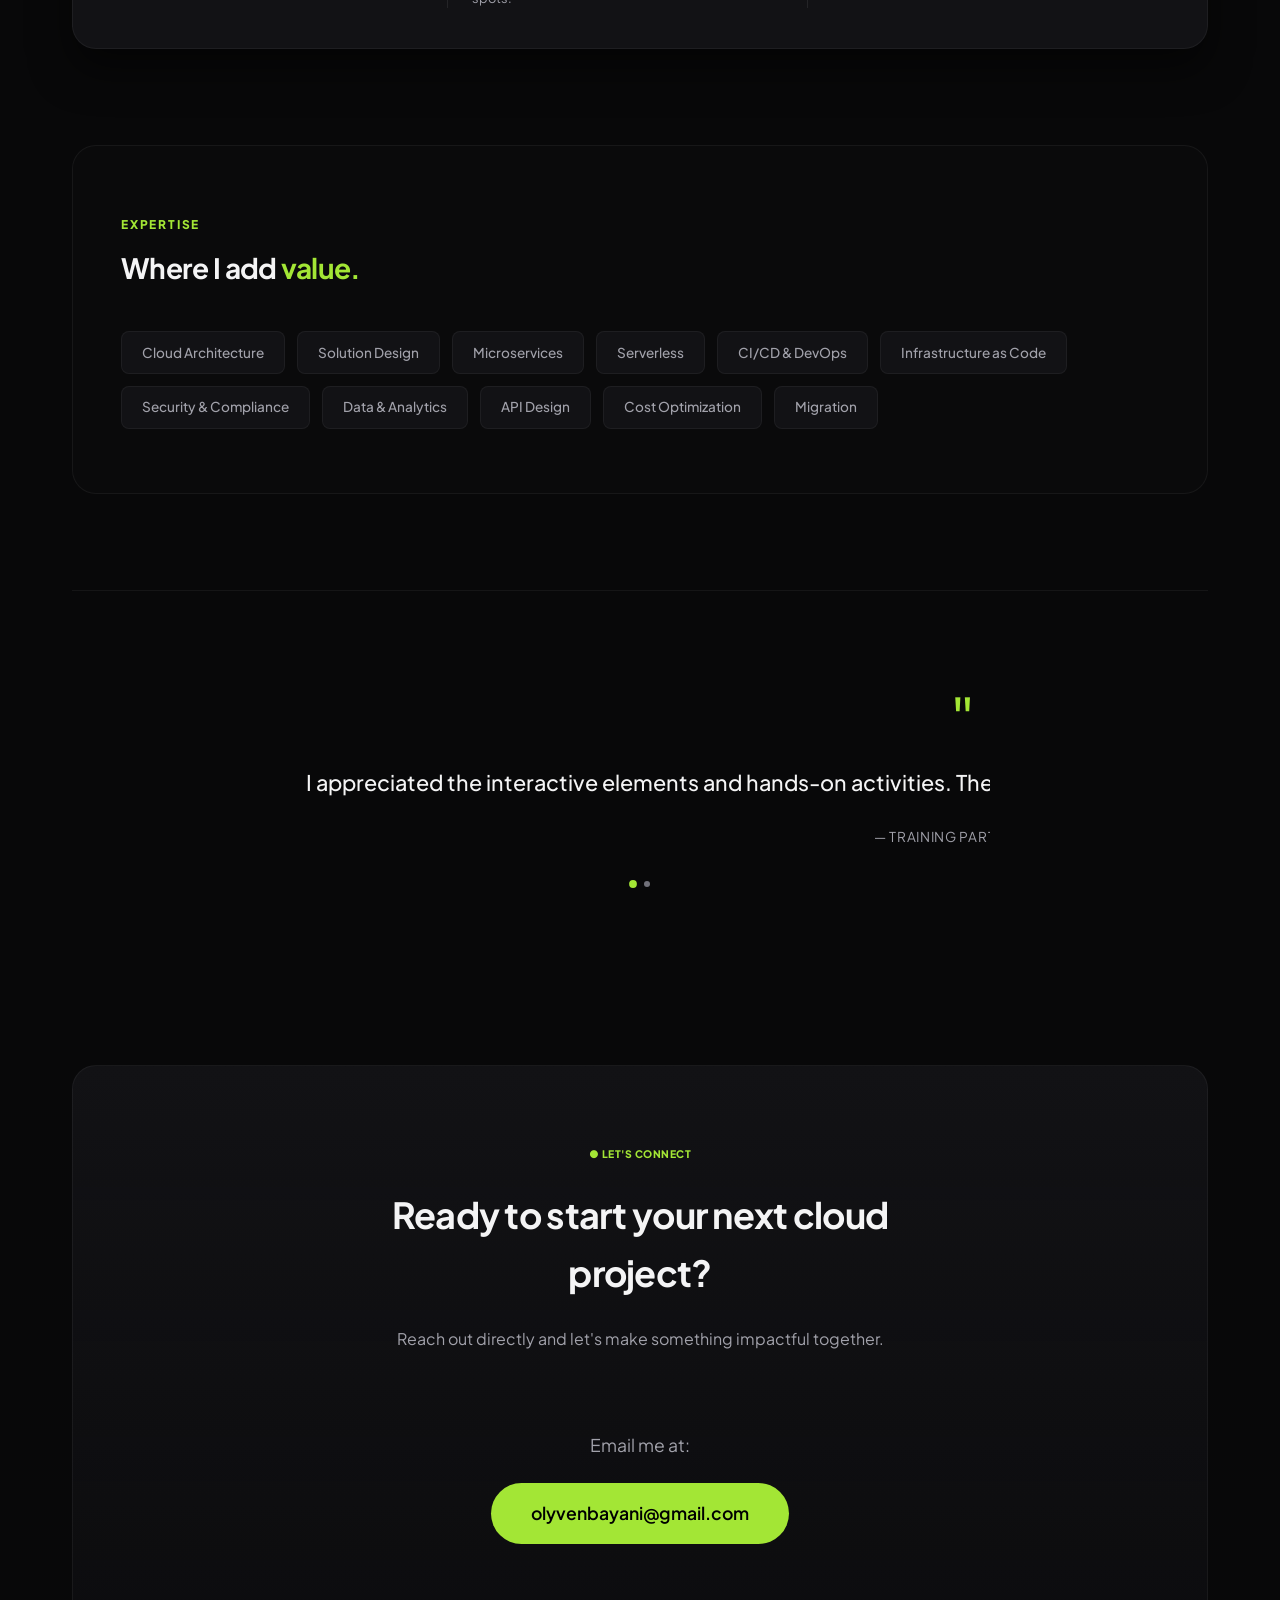
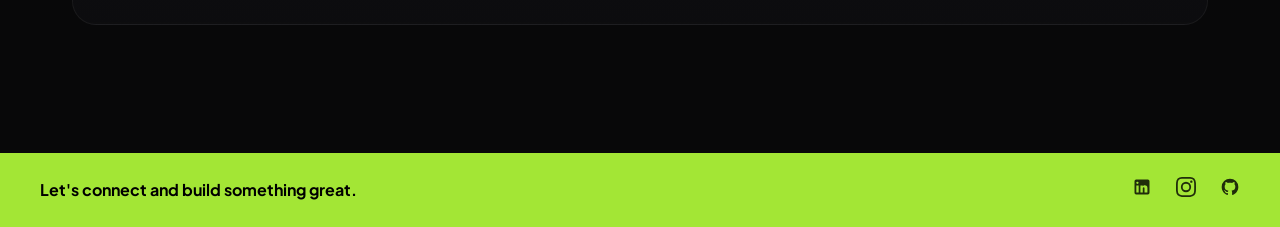
==== commit f1e34824: "feat: add Projects tab with Ano G and Knowhere project cards" ====
--- a/index.html
+++ b/index.html
@@ -61,6 +61,7 @@
             <nav class="nav-links">
                 <a href="#about" class="nav-item">About</a>
                 <a href="#expertise" class="nav-item">Expertise</a>
+                <a href="#projects" class="nav-item">Projects</a>
                 <a href="#blogs" class="nav-item">Blogs</a>
                 <a href="#contact" class="nav-item">Contact</a>
             </nav>
@@ -382,6 +383,18 @@
             </div>
         </section>
 
+        <!-- Projects Section -->
+        <section id="projects" class="projects-section">
+            <div class="section-header">
+                <span class="section-tag">SHIPPED PROJECTS</span>
+                <h2 class="section-title">Things I've <span class="highlight-circle">built & deployed.</span></h2>
+            </div>
+            <!-- Projects Grid -->
+            <div class="projects-grid" id="projects-container">
+                <!-- Projects will be loaded here dynamically from projects-config.json -->
+            </div>
+        </section>
+
         <!-- Blogs & Insights Section -->
         <section id="blogs" class="blogs-section">
             <div class="section-header">
@@ -404,7 +417,7 @@
                 <div class="character-cards">
                     <button class="character-card active" data-era="0">
                         <div class="character-card-img">
-                            <img src="[data-uri]" alt="THE SRE ARCHITECT">
+                            <img src="assets/about/era0.jpg" alt="THE SRE ARCHITECT">
                         </div>
                         <div class="character-card-overlay"></div>
                         <div class="character-card-info">
@@ -415,7 +428,7 @@
                     </button>
                     <button class="character-card" data-era="1">
                         <div class="character-card-img">
-                            <img src="[data-uri]" alt="THE CLOUD ENABLEMENT LEAD">
+                            <img src="assets/about/era1.jpeg" alt="THE CLOUD ENABLEMENT LEAD">
                         </div>
                         <div class="character-card-overlay"></div>
                         <div class="character-card-info">
@@ -623,21 +636,21 @@
         <div class="footer-container">
             <span class="footer-text">Let's connect and build something great.</span>
             <div class="social-links">
-                <a href="https://linkedin.com" target="_blank" aria-label="LinkedIn">
+                <a href="https://www.linkedin.com/in/carlo-olyven-bayani-7b7593174/" target="_blank" aria-label="LinkedIn">
                     <svg viewBox="0 0 24 24" width="20" height="20" fill="currentColor">
                         <path
                             d="M19 3a2 2 0 0 1 2 2v14a2 2 0 0 1-2 2H5a2 2 0 0 1-2-2V5a2 2 0 0 1 2-2h14m-.5 15.5v-5.3a3.26 3.26 0 0 0-3.26-3.26c-.85 0-1.84.52-2.32 1.3v-1.11h-2.8v8.37h2.8v-4.87c0-.26.05-.52.13-.7a1.11 1.11 0 0 1 .97-.73c.66 0 1 .52 1 1.3v5h2.8M6.5 8.37a1.37 1.37 0 1 0 0-2.75 1.37 1.37 0 0 0 0 2.75M8 18.5V10.13H5.2v8.37H8z">
                         </path>
                     </svg>
                 </a>
-                <a href="https://instagram.com" target="_blank" aria-label="Instagram">
+                <a href="https://www.instagram.com/olyvenbayani/" target="_blank" aria-label="Instagram">
                     <svg viewBox="0 0 24 24" width="20" height="20" fill="currentColor">
                         <path
                             d="M12 2.163c3.204 0 3.584.012 4.85.07 3.252.148 4.771 1.691 4.919 4.919.058 1.265.069 1.645.069 4.849 0 3.205-.012 3.584-.069 4.849-.149 3.225-1.664 4.771-4.919 4.919-1.266.058-1.644.07-4.85.07-3.204 0-3.584-.012-4.849-.07-3.26-.149-4.771-1.699-4.919-4.92-.058-1.265-.07-1.644-.07-4.849 0-3.204.013-3.583.07-4.849.149-3.227 1.664-4.771 4.919-4.919 1.266-.057 1.645-.069 4.849-.069zM12 0C8.741 0 8.333.014 7.053.072 2.695.272.273 2.69.073 7.051.014 8.333 0 8.741 0 12c0 3.259.014 3.668.072 4.948.2 4.358 2.618 6.78 6.98 6.98 1.281.058 1.689.072 4.948.072 3.259 0 3.668-.014 4.948-.072 4.354-.2 6.782-2.618 6.979-6.98.059-1.28.073-1.689.073-4.948 0-3.259-.014-3.667-.072-4.947-.196-4.354-2.617-6.78-6.979-6.98C15.668.014 15.259 0 12 0zm0 5.838a6.162 6.162 0 1 0 0 12.324 6.162 6.162 0 0 0 0-12.324zM12 16a4 4 0 1 1 0-8 4 4 0 0 1 0 8zm6.406-11.845a1.44 1.44 0 1 0 0 2.881 1.44 1.44 0 0 0 0-2.881z">
                         </path>
                     </svg>
                 </a>
-                <a href="https://github.com" target="_blank" aria-label="GitHub">
+                <a href="https://github.com/olyvenbayani" target="_blank" aria-label="GitHub">
                     <svg viewBox="0 0 24 24" width="20" height="20" fill="currentColor">
                         <path
                             d="M12 2A10 10 0 0 0 2 12c0 4.42 2.87 8.17 6.84 9.5.5.08.66-.23.66-.5v-1.69c-2.77.6-3.36-1.34-3.36-1.34-.46-1.16-1.11-1.47-1.11-1.47-.9-.62.07-.6.07-.6 1 .07 1.53 1.03 1.53 1.03.9 1.52 2.34 1.07 2.91.83.09-.65.35-1.09.63-1.34-2.22-.25-4.55-1.11-4.55-4.92 0-1.11.38-2 1.03-2.71-.1-.25-.45-1.29.1-2.64 0 0 .84-.27 2.75 1.02.79-.22 1.65-.33 2.5-.33.85 0 1.71.11 2.5.33 1.91-1.29 2.75-1.02 2.75-1.02.55 1.35.2 2.39.1 2.64.65.71 1.03 1.6 1.03 2.71 0 3.82-2.34 4.66-4.57 4.91.36.31.69.92.69 1.85V21c0 .27.16.59.67.5C19.14 20.16 22 16.42 22 12A10 10 0 0 0 12 2z">
--- a/style.css
+++ b/style.css
@@ -997,6 +997,7 @@
     margin: 0 auto;
     text-align: center;
     overflow: hidden;
+    min-height: 250px;
 }
 
 .carousel-track {
@@ -1008,11 +1009,14 @@
     min-width: 100%;
     padding: 0 1rem;
     opacity: 0;
+    pointer-events: none;
     transition: opacity 0.5s ease-in-out;
+    flex-shrink: 0;
 }
 
 .testimonial-slide.active {
     opacity: 1;
+    pointer-events: auto;
 }
 
 .quote-mark {
@@ -1166,6 +1170,227 @@
     transform: scale(1.15);
     opacity: 1;
 }
+/* ==========================================================================
+   Projects Section
+   ========================================================================== */
+.projects-section {
+    padding: 8rem 2rem;
+    max-width: 1200px;
+    margin: 0 auto;
+    border-top: 1px solid var(--border-color);
+}
+
+.projects-grid {
+    display: grid;
+    grid-template-columns: repeat(2, 1fr);
+    gap: 2rem;
+    margin-top: 1rem;
+}
+
+.project-card-item {
+    background-color: var(--bg-card);
+    border: 1px solid var(--border-color);
+    border-radius: 24px;
+    padding: 2.5rem;
+    display: flex;
+    flex-direction: column;
+    gap: 1.25rem;
+    transition: var(--transition-smooth);
+    position: relative;
+    overflow: hidden;
+}
+
+.project-card-item::before {
+    content: '';
+    position: absolute;
+    inset: 0;
+    border-radius: 24px;
+    opacity: 0;
+    transition: opacity 0.4s ease;
+    pointer-events: none;
+}
+
+.project-card-item.accent-cyan::before {
+    background: radial-gradient(ellipse at top left, var(--accent-cyan-glow) 0%, transparent 65%);
+}
+
+.project-card-item.accent-lime::before {
+    background: radial-gradient(ellipse at top left, var(--accent-lime-glow) 0%, transparent 65%);
+}
+
+.project-card-item:hover {
+    border-color: var(--border-color-hover);
+    transform: translateY(-6px);
+    box-shadow: 0 20px 50px rgba(0, 0, 0, 0.35);
+}
+
+.project-card-item:hover::before {
+    opacity: 1;
+}
+
+.project-card-header {
+    display: flex;
+    align-items: flex-start;
+    justify-content: space-between;
+    gap: 1rem;
+}
+
+.project-card-icon {
+    width: 48px;
+    height: 48px;
+    border-radius: 14px;
+    display: flex;
+    align-items: center;
+    justify-content: center;
+    flex-shrink: 0;
+}
+
+.project-card-icon.cyan {
+    background-color: var(--accent-cyan-glow);
+    color: var(--accent-cyan);
+    border: 1px solid rgba(6, 182, 212, 0.2);
+}
+
+.project-card-icon.lime {
+    background-color: var(--accent-lime-glow);
+    color: var(--accent-lime);
+    border: 1px solid rgba(163, 230, 53, 0.25);
+}
+
+.project-status-badge {
+    display: inline-flex;
+    align-items: center;
+    gap: 0.4rem;
+    font-size: 0.7rem;
+    font-weight: 700;
+    letter-spacing: 0.08em;
+    text-transform: uppercase;
+    color: var(--accent-lime);
+    background-color: rgba(163, 230, 53, 0.1);
+    border: 1px solid rgba(163, 230, 53, 0.2);
+    padding: 0.3rem 0.75rem;
+    border-radius: 9999px;
+}
+
+.project-status-badge::before {
+    content: '';
+    width: 6px;
+    height: 6px;
+    border-radius: 50%;
+    background-color: var(--accent-lime);
+    animation: pulse-dot 2s ease-in-out infinite;
+}
+
+@keyframes pulse-dot {
+    0%, 100% { opacity: 1; transform: scale(1); }
+    50% { opacity: 0.5; transform: scale(0.8); }
+}
+
+.project-card-name {
+    font-size: 1.6rem;
+    font-weight: 800;
+    color: var(--text-primary);
+    line-height: 1.2;
+    letter-spacing: -0.03em;
+}
+
+.project-card-tagline {
+    font-size: 0.85rem;
+    font-weight: 600;
+    text-transform: uppercase;
+    letter-spacing: 0.1em;
+}
+
+.project-card-tagline.cyan { color: var(--accent-cyan); }
+.project-card-tagline.lime { color: var(--accent-lime); }
+
+.project-card-desc {
+    color: var(--text-secondary);
+    font-size: 0.95rem;
+    line-height: 1.65;
+    flex-grow: 1;
+}
+
+.project-tech-tags {
+    display: flex;
+    flex-wrap: wrap;
+    gap: 0.5rem;
+}
+
+.project-tech-tag {
+    font-size: 0.7rem;
+    font-weight: 700;
+    letter-spacing: 0.05em;
+    text-transform: uppercase;
+    padding: 0.3rem 0.7rem;
+    border-radius: 6px;
+    background-color: rgba(255, 255, 255, 0.04);
+    color: var(--text-secondary);
+    border: 1px solid var(--border-color);
+}
+
+.project-card-footer {
+    margin-top: 0.5rem;
+    padding-top: 1.5rem;
+    border-top: 1px solid var(--border-color);
+}
+
+.project-link-btn {
+    display: inline-flex;
+    align-items: center;
+    gap: 0.5rem;
+    font-size: 0.9rem;
+    font-weight: 700;
+    padding: 0.7rem 1.4rem;
+    border-radius: 12px;
+    transition: var(--transition-smooth);
+    text-decoration: none;
+    border: 1px solid transparent;
+}
+
+.project-link-btn.cyan {
+    background-color: rgba(6, 182, 212, 0.1);
+    color: var(--accent-cyan);
+    border-color: rgba(6, 182, 212, 0.2);
+}
+
+.project-link-btn.cyan:hover {
+    background-color: rgba(6, 182, 212, 0.18);
+    border-color: rgba(6, 182, 212, 0.4);
+    transform: translateX(3px);
+}
+
+.project-link-btn.lime {
+    background-color: rgba(163, 230, 53, 0.08);
+    color: var(--accent-lime);
+    border-color: rgba(163, 230, 53, 0.2);
+}
+
+.project-link-btn.lime:hover {
+    background-color: rgba(163, 230, 53, 0.15);
+    border-color: rgba(163, 230, 53, 0.4);
+    transform: translateX(3px);
+}
+
+.project-link-btn .link-arrow {
+    font-size: 1rem;
+    transition: transform 0.2s ease;
+}
+
+.project-link-btn:hover .link-arrow {
+    transform: translate(2px, -2px);
+}
+
+/* Projects responsive */
+@media (max-width: 768px) {
+    .projects-grid {
+        grid-template-columns: 1fr;
+    }
+    .projects-section {
+        padding: 5rem 1.5rem;
+    }
+}
+
 /* Insights / Blogs Section */
 .insights-section {
     padding: 8rem 0;
